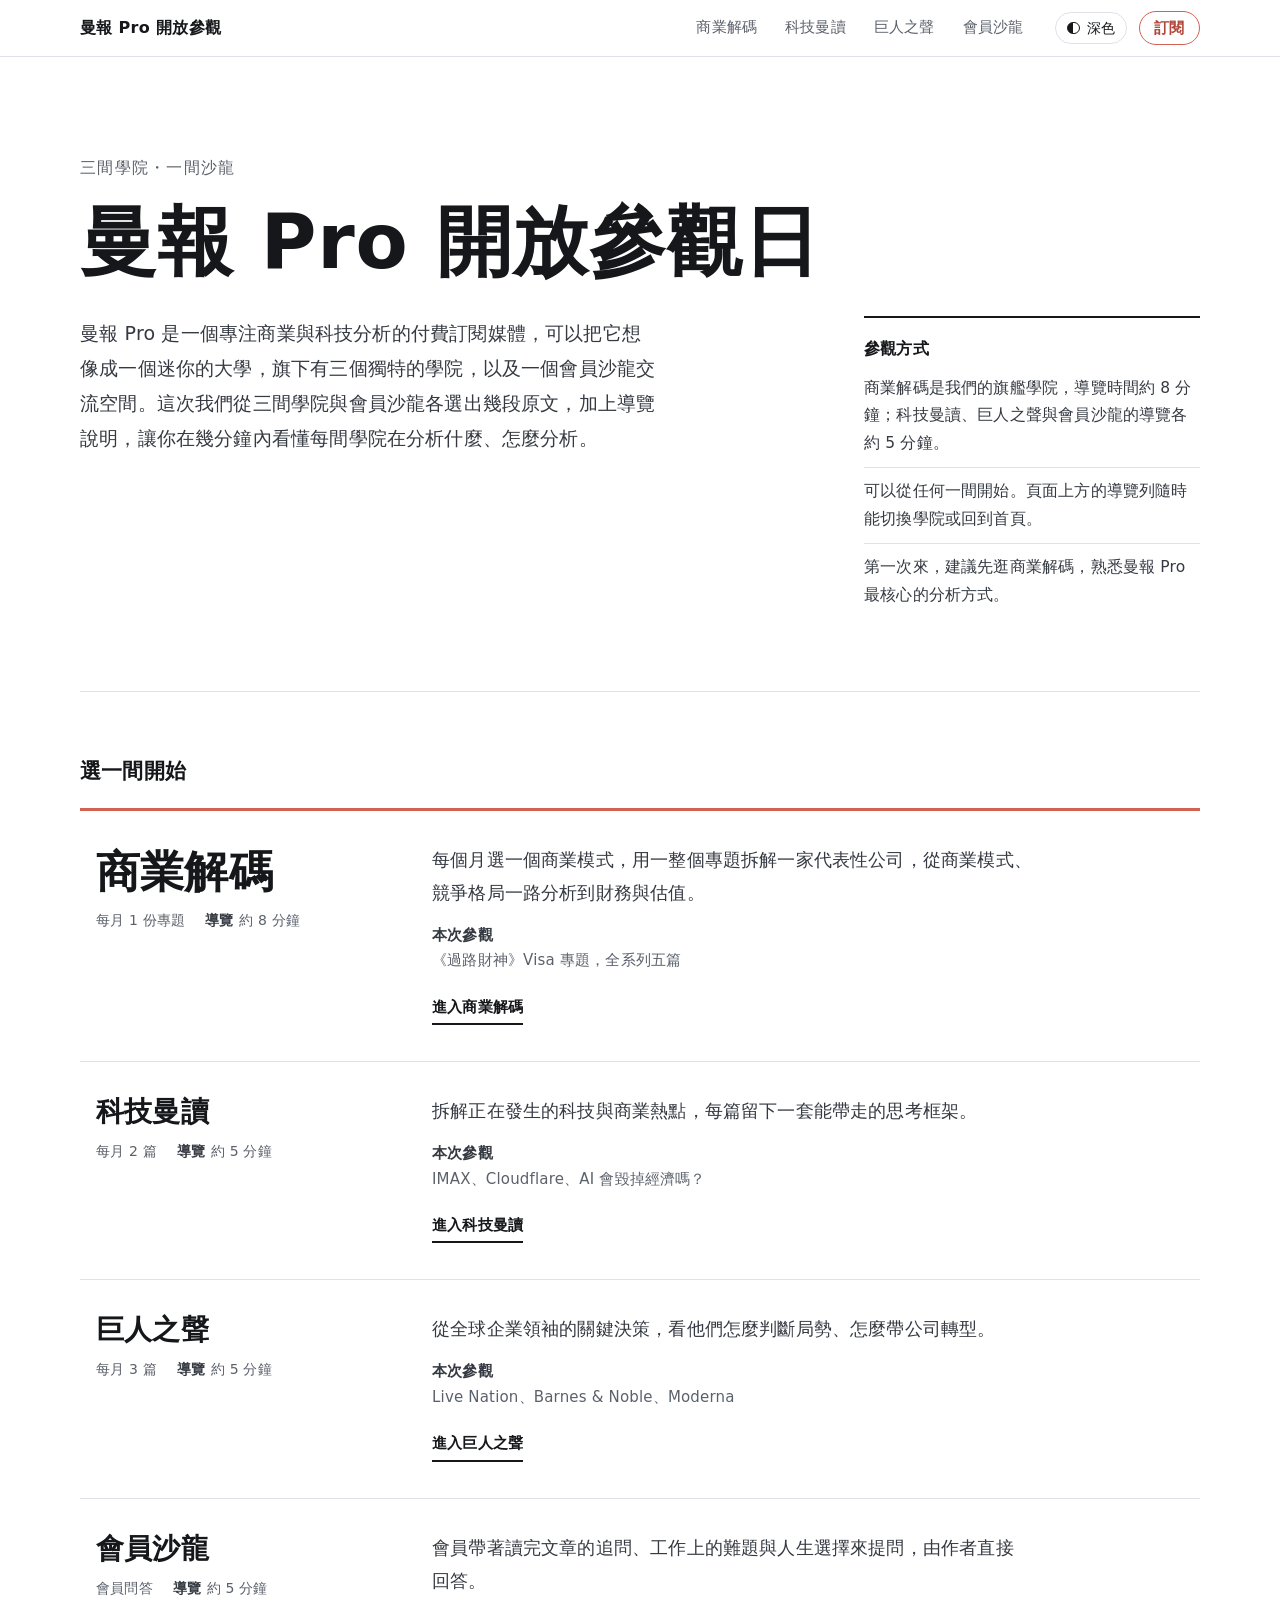
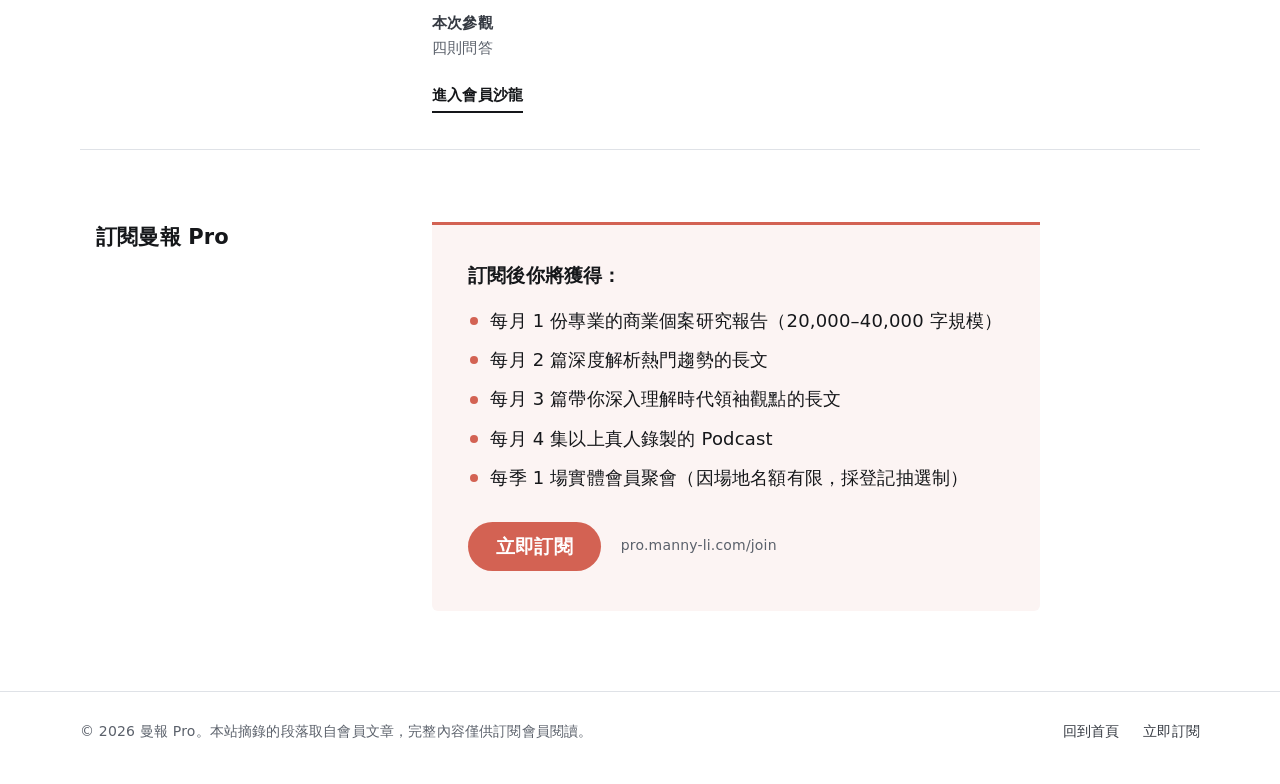
==== index.html @ b6e46d14 "Add files via upload" ====
<!doctype html>
<html lang="zh-Hant-TW">
<head>
<meta charset="utf-8">
<meta name="viewport" content="width=device-width, initial-scale=1">
<title>曼報 Pro 開放參觀</title>
<meta name="description" content="曼報 Pro 的文章只開放給付費會員。這次從三間學院與會員沙龍各選出幾段原文，加上導覽說明，讓你在幾分鐘內看懂曼報 Pro 在分析什麼、怎麼分析。">
<meta property="og:type" content="website">
<meta property="og:site_name" content="曼報 Pro 開放參觀">
<meta property="og:title" content="曼報 Pro 開放參觀">
<meta property="og:description" content="曼報 Pro 的文章只開放給付費會員。這次從三間學院與會員沙龍各選出幾段原文，加上導覽說明，讓你在幾分鐘內看懂曼報 Pro 在分析什麼、怎麼分析。">
<meta property="og:locale" content="zh_TW">
<meta name="twitter:card" content="summary">
<meta name="theme-color" content="#ffffff">
<link rel="icon" href="data:image/svg+xml,%3Csvg%20xmlns='http://www.w3.org/2000/svg'%20viewBox='0%200%2032%2032'%3E%3Crect%20width='32'%20height='32'%20rx='7'%20fill='%23d36253'/%3E%3Ccircle%20cx='16'%20cy='16'%20r='6.5'%20fill='none'%20stroke='%23fff'%20stroke-width='3.5'/%3E%3C/svg%3E">
<link rel="stylesheet" href="assets/style.css">
<script>(function(){var d=document.documentElement,t=null;try{t=localStorage.getItem('mp-theme')}catch(e){}if(t==='dark'||t==='light')d.setAttribute('data-theme',t);var k=t?t==='dark':(window.matchMedia&&matchMedia('(prefers-color-scheme: dark)').matches);var m=document.querySelector('meta[name="theme-color"]');if(m)m.setAttribute('content',k?'#14161a':'#ffffff');})();</script>
<script src="assets/site.js" defer></script>
</head>
<body>
<a class="skip-link" href="#main">跳到主要內容</a>
<header class="site-header">
<div class="header-inner">
<a class="brand" href="index.html" aria-current="page">曼報 Pro 開放參觀</a>
<nav class="nav-links" aria-label="學院"><a href="decode.html">商業解碼</a><a href="tech.html">科技曼讀</a><a href="giants.html">巨人之聲</a><a href="salon.html">會員沙龍</a></nav>
<div class="header-actions">
<button class="theme-toggle" type="button" data-label-dark="深色" data-label-light="淺色" hidden><span class="theme-icon" aria-hidden="true"></span><span class="theme-text">深色</span></button>
<a class="nav-subscribe" href="https://pro.manny-li.com/join">訂閱</a>
</div>
</div>
</header>
<main id="main">
<div class="wrap"><section class="hero" aria-labelledby="hero-title"><p class="hero-kicker">三間學院・一間沙龍</p><h1 class="hero-title" id="hero-title">曼報 Pro 開放參觀日</h1><div class="hero-grid"><p class="hero-lede">曼報 Pro 是一個專注商業與科技分析的付費訂閱媒體，可以把它想像成一個迷你的大學，旗下有三個獨特的學院，以及一個會員沙龍交流空間。這次我們從三間學院與會員沙龍各選出幾段原文，加上導覽說明，讓你在幾分鐘內看懂每間學院在分析什麼、怎麼分析。</p><section class="howto" aria-labelledby="howto-title"><h2 class="howto-title" id="howto-title">參觀方式</h2><ul><li>商業解碼是我們的旗艦學院，導覽時間約 8 分鐘；科技曼讀、巨人之聲與會員沙龍的導覽各約 5 分鐘。</li><li>可以從任何一間開始。頁面上方的導覽列隨時能切換學院或回到首頁。</li><li>第一次來，建議先逛商業解碼，熟悉曼報 Pro 最核心的分析方式。</li></ul></section></div></section><section class="directory" aria-labelledby="sec-1"><h2 class="section-title" id="sec-1">選一間開始</h2><div class="dir"><a class="dir-row is-flagship" href="decode.html"><div class="dir-head"><h3 class="dir-name">商業解碼</h3><p class="dir-facts"><span>每月 1 份專題</span><span><span class="k">導覽</span>約 8 分鐘</span></p></div><div class="dir-body"><p class="dir-desc">每個月選一個商業模式，用一整個專題拆解一家代表性公司，從商業模式、競爭格局一路分析到財務與估值。</p><p class="dir-visit"><span class="k">本次參觀</span>《過路財神》Visa 專題，全系列五篇</p><span class="dir-go">進入商業解碼</span></div></a><a class="dir-row" href="tech.html"><div class="dir-head"><h3 class="dir-name">科技曼讀</h3><p class="dir-facts"><span>每月 2 篇</span><span><span class="k">導覽</span>約 5 分鐘</span></p></div><div class="dir-body"><p class="dir-desc">拆解正在發生的科技與商業熱點，每篇留下一套能帶走的思考框架。</p><p class="dir-visit"><span class="k">本次參觀</span>IMAX、Cloudflare、AI 會毀掉經濟嗎？</p><span class="dir-go">進入科技曼讀</span></div></a><a class="dir-row" href="giants.html"><div class="dir-head"><h3 class="dir-name">巨人之聲</h3><p class="dir-facts"><span>每月 3 篇</span><span><span class="k">導覽</span>約 5 分鐘</span></p></div><div class="dir-body"><p class="dir-desc">從全球企業領袖的關鍵決策，看他們怎麼判斷局勢、怎麼帶公司轉型。</p><p class="dir-visit"><span class="k">本次參觀</span>Live Nation、Barnes &amp; Noble、Moderna</p><span class="dir-go">進入巨人之聲</span></div></a><a class="dir-row" href="salon.html"><div class="dir-head"><h3 class="dir-name">會員沙龍</h3><p class="dir-facts"><span>會員問答</span><span><span class="k">導覽</span>約 5 分鐘</span></p></div><div class="dir-body"><p class="dir-desc">會員帶著讀完文章的追問、工作上的難題與人生選擇來提問，由作者直接回答。</p><p class="dir-visit"><span class="k">本次參觀</span>四則問答</p><span class="dir-go">進入會員沙龍</span></div></a></div></section><section class="section" aria-labelledby="sec-2"><div class="sub-grid"><h2 class="section-title" id="sec-2">訂閱曼報 Pro</h2><div><section class="cta" aria-label="訂閱方案"><h3 class="cta-title">訂閱後你將獲得：</h3><ul class="cta-list"><li>每月 1 份專業的商業個案研究報告（20,000–40,000 字規模）</li><li>每月 2 篇深度解析熱門趨勢的長文</li><li>每月 3 篇帶你深入理解時代領袖觀點的長文</li><li>每月 4 集以上真人錄製的 Podcast</li><li>每季 1 場實體會員聚會（因場地名額有限，採登記抽選制）</li></ul><div class="cta-action"><a class="btn-primary" href="https://pro.manny-li.com/join">立即訂閱</a><a class="cta-url" href="https://pro.manny-li.com/join">pro.manny-li.com/join</a></div></section></div></div></section></div>
</main>
<footer class="site-footer">
<div class="footer-inner">
<p>© 2026 曼報 Pro。本站摘錄的段落取自會員文章，完整內容僅供訂閱會員閱讀。</p>
<nav class="footer-links" aria-label="頁尾"><a href="index.html">回到首頁</a><a href="https://pro.manny-li.com/join">立即訂閱</a></nav>
</div>
</footer>
</body>
</html>
---- assets/style.css ----
/* 曼報 Pro 開放參觀｜共用樣式
   不載入任何字型或圖片；所有顏色集中在下方變數。 */

:root {
  --bg: #ffffff;
  --surface: #f4f5f7;
  --surface-2: #e9ecf0;
  --ink: #15171a;
  --ink-2: #353a42;
  --muted: #5b616b;
  --rule: #dfe2e7;
  --rail: #c9ced6;
  --bar-strong: #4a505a;
  --bar-soft: #c9ced6;
  --brand: #d36253;
  --brand-text: #b0463a;
  --on-brand: #ffffff;
  --brand-wash: rgba(211, 98, 83, 0.07);
  --focus: #15171a;

  --font: system-ui, -apple-system, "Segoe UI", "PingFang TC", "Noto Sans TC", "Noto Sans CJK TC", "Microsoft JhengHei", "Heiti TC", sans-serif;
  --measure: 40rem;
  --wide: 72rem;
  --gutter: 1rem;
  --header-h: 3.5rem;
  color-scheme: light;
}

@media (prefers-color-scheme: dark) {
  :root:not([data-theme="light"]) {
    --bg: #14161a;
    --surface: #1b1e23;
    --surface-2: #252930;
    --ink: #e8eaed;
    --ink-2: #c6cad1;
    --muted: #9aa1ab;
    --rule: #2e333b;
    --rail: #434952;
    --bar-strong: #aab0ba;
    --bar-soft: #454b55;
    --brand-text: #e3806f;
    --brand-wash: rgba(211, 98, 83, 0.12);
    --focus: #e8eaed;
    color-scheme: dark;
  }
}

:root[data-theme="dark"] {
  --bg: #14161a;
  --surface: #1b1e23;
  --surface-2: #252930;
  --ink: #e8eaed;
  --ink-2: #c6cad1;
  --muted: #9aa1ab;
  --rule: #2e333b;
  --rail: #434952;
  --bar-strong: #aab0ba;
  --bar-soft: #454b55;
  --brand-text: #e3806f;
  --brand-wash: rgba(211, 98, 83, 0.12);
  --focus: #e8eaed;
  color-scheme: dark;
}

/* ---------- 基礎 ---------- */

*,
*::before,
*::after { box-sizing: border-box; }

html {
  -webkit-text-size-adjust: 100%;
  text-size-adjust: 100%;
  scroll-padding-top: 7rem;
}

body {
  margin: 0;
  background: var(--bg);
  color: var(--ink);
  font-family: var(--font);
  font-size: 1.0625rem;
  line-height: 1.85;
  letter-spacing: 0.01em;
  font-kerning: normal;
  text-rendering: optimizeLegibility;
  overflow-wrap: break-word;
}

@media (min-width: 45rem) {
  body { font-size: 1.125rem; }
}

h1, h2, h3, p, ul, ol, dl, dd, figure, blockquote { margin: 0; }
ul, ol { padding: 0; list-style: none; }

a { color: inherit; }
p a, li a, dd a, blockquote a {
  text-decoration: underline;
  text-decoration-color: var(--rail);
  text-decoration-thickness: 1px;
  text-underline-offset: 0.2em;
}
p a:hover, li a:hover, dd a:hover, blockquote a:hover { text-decoration-color: var(--brand); }

strong { font-weight: 700; }

p { text-wrap: pretty; }

.hero-title, .page-title, .stop-title, .section-title, .dir-name, .next-name { text-wrap: balance; word-break: keep-all; overflow-wrap: anywhere; }

:focus-visible {
  outline: 2px solid var(--focus);
  outline-offset: 3px;
  border-radius: 2px;
}

.skip-link {
  position: absolute;
  left: var(--gutter);
  top: -3rem;
  padding: 0.5rem 0.875rem;
  background: var(--ink);
  color: var(--bg);
  font-size: 0.9375rem;
  z-index: 20;
}
.skip-link:focus { top: 0.5rem; }

.num { font-variant-numeric: tabular-nums; }

/* ---------- 導覽列 ---------- */

.site-header {
  position: sticky;
  top: 0;
  z-index: 10;
  background: var(--bg);
  border-bottom: 1px solid var(--rule);
}

.header-inner {
  max-width: var(--wide);
  margin: 0 auto;
  padding: 0 var(--gutter);
  min-height: var(--header-h);
  display: flex;
  align-items: center;
  gap: 2rem;
}

.brand {
  font-weight: 700;
  font-size: 1rem;
  text-decoration: none;
  white-space: nowrap;
  letter-spacing: 0.02em;
}

.nav-links {
  display: flex;
  gap: 1.75rem;
  margin-left: auto;
}

.nav-links a {
  display: block;
  padding: 0.25rem 0;
  font-size: 0.9375rem;
  line-height: 1.6;
  text-decoration: none;
  color: var(--muted);
  border-bottom: 2px solid transparent;
  white-space: nowrap;
}
.nav-links a:hover { color: var(--ink); }
.nav-links a[aria-current="page"] {
  color: var(--ink);
  font-weight: 700;
  border-bottom-color: var(--brand);
}

.header-actions {
  display: flex;
  align-items: center;
  gap: 0.75rem;
}

.theme-toggle {
  display: inline-flex;
  align-items: center;
  gap: 0.4rem;
  padding: 0.3rem 0.7rem;
  font: inherit;
  font-size: 0.875rem;
  line-height: 1.5;
  color: var(--ink);
  background: transparent;
  border: 1px solid var(--rule);
  border-radius: 999px;
  cursor: pointer;
  white-space: nowrap;
}
.theme-toggle:hover { border-color: var(--ink); }
.theme-toggle[hidden] { display: none; }

.theme-icon {
  width: 0.8rem;
  height: 0.8rem;
  border-radius: 50%;
  border: 1.5px solid currentColor;
  background: linear-gradient(90deg, currentColor 50%, transparent 50%);
}

.nav-subscribe {
  display: inline-block;
  padding: 0.3rem 0.9rem;
  font-size: 0.9375rem;
  font-weight: 700;
  line-height: 1.5;
  text-decoration: none;
  white-space: nowrap;
  color: var(--brand-text);
  border: 1.5px solid var(--brand);
  border-radius: 999px;
}
.nav-subscribe:hover { background: var(--brand-wash); }

@media (max-width: 47.99rem) {
  .header-inner {
    flex-wrap: wrap;
    gap: 0 0.75rem;
    padding-top: 0.5rem;
  }
  .brand { order: 1; font-size: 0.9375rem; }
  .header-actions { order: 2; margin-left: auto; gap: 0.5rem; }
  .nav-links {
    order: 3;
    flex-basis: 100%;
    margin: 0.5rem 0 0;
    justify-content: space-between;
    gap: 0;
    border-top: 1px solid var(--rule);
  }
  .nav-links a { padding: 0.45rem 0; }
}

/* ---------- 版面 ---------- */

main { display: block; }

.wrap {
  max-width: var(--wide);
  margin: 0 auto;
  padding: 0 var(--gutter);
}

.col {
  max-width: var(--measure);
  margin: 0 auto;
}

.section { margin-top: 4.5rem; }

.section-title {
  font-size: 1.3125rem;
  line-height: 1.5;
  font-weight: 700;
  margin-bottom: 1.25rem;
}

.prose > * + * { margin-top: 1.15em; }

.prose > ol {
  counter-reset: item;
}
.prose > ol > li {
  counter-increment: item;
  position: relative;
  padding-left: 2.25rem;
}
.prose > ol > li + li { margin-top: 0.85rem; }
.prose > ol > li::before {
  content: counter(item);
  position: absolute;
  left: 0;
  top: 0.05em;
  width: 1.5rem;
  font-weight: 700;
  font-variant-numeric: tabular-nums;
  color: var(--muted);
}

.prose > ul > li {
  position: relative;
  padding-left: 1.25rem;
}
.prose > ul > li + li { margin-top: 0.5rem; }
.prose > ul > li::before {
  content: "";
  position: absolute;
  left: 0.15rem;
  top: 0.8em;
  width: 0.375rem;
  height: 0.375rem;
  border-radius: 50%;
  background: var(--muted);
}

/* ---------- 首頁 ---------- */

.hero {
  padding: 4.5rem 0 3.5rem;
  border-bottom: 1px solid var(--rule);
}

.hero-kicker {
  font-size: 1rem;
  color: var(--muted);
  margin-bottom: 1rem;
  letter-spacing: 0.08em;
}

.hero-title {
  word-break: keep-all;
  font-size: clamp(2.5rem, 8vw, 4.75rem);
  line-height: 1.12;
  font-weight: 700;
  letter-spacing: 0.01em;
}

.hero-grid {
  display: grid;
  gap: 2.5rem;
  margin-top: 2rem;
}

.hero-lede {
  font-size: 1.1875rem;
  line-height: 1.85;
  color: var(--ink-2);
  max-width: 36rem;
}

.howto {
  border-top: 2px solid var(--ink);
  padding-top: 1rem;
}
.howto-title {
  font-size: 1rem;
  font-weight: 700;
  margin-bottom: 0.75rem;
}
.howto li {
  font-size: 0.96875rem;
  line-height: 1.75;
  color: var(--ink-2);
  padding: 0.65rem 0;
  border-top: 1px solid var(--rule);
}
.howto li:first-child { border-top: 0; padding-top: 0; }

@media (min-width: 60rem) {
  .hero { padding: 6rem 0 4.5rem; }
  .hero-grid {
    grid-template-columns: minmax(0, 1fr) 21rem;
    gap: 4rem;
    align-items: start;
  }
}

.directory { margin-top: 4rem; }

.dir-row {
  display: grid;
  gap: 0.75rem 3rem;
  padding: 2rem 0 2.25rem;
  border-top: 1px solid var(--rule);
  text-decoration: none;
  color: inherit;
}
.dir-row:last-child { border-bottom: 1px solid var(--rule); }
.dir-row:hover { background: var(--surface); }

.dir-row.is-flagship { border-top: 3px solid var(--brand); }

.dir-name {
  font-size: 1.75rem;
  line-height: 1.3;
  font-weight: 700;
}
.dir-row.is-flagship .dir-name { font-size: clamp(2rem, 5vw, 2.75rem); }

.dir-facts {
  margin-top: 0.6rem;
  display: flex;
  flex-wrap: wrap;
  gap: 0.25rem 1.25rem;
  font-size: 0.875rem;
  line-height: 1.6;
  color: var(--muted);
}
.dir-facts .k { color: var(--ink-2); font-weight: 600; margin-right: 0.35rem; }

.dir-body > * + * { margin-top: 0.85rem; }
.dir-desc { color: var(--ink-2); }
.dir-visit { font-size: 0.9375rem; line-height: 1.7; color: var(--muted); }
.dir-visit .k { display: block; font-weight: 600; color: var(--ink-2); }

.dir-go {
  display: inline-block;
  margin-top: 1.25rem;
  font-size: 0.9375rem;
  font-weight: 700;
  padding-bottom: 0.1rem;
  border-bottom: 2px solid var(--ink);
}
.dir-row:hover .dir-go { border-bottom-color: var(--brand); }

@media (min-width: 48rem) {
  .dir-row {
    grid-template-columns: 18rem minmax(0, 1fr);
    padding-left: 1rem;
    padding-right: 1rem;
  }
  .dir-body { max-width: 38rem; }
}

/* ---------- 學院頁頁首 ---------- */

.page-head {
  padding: 3.5rem 0 2.5rem;
  border-bottom: 1px solid var(--rule);
}

.page-title {
  font-size: clamp(2.25rem, 6vw, 3.25rem);
  line-height: 1.2;
  font-weight: 700;
}

.page-lede {
  margin-top: 1rem;
  font-size: 1.1875rem;
  line-height: 1.8;
  color: var(--ink-2);
}

.meta {
  display: grid;
  gap: 0.85rem 2rem;
  margin-top: 2rem;
  font-size: 0.9375rem;
  line-height: 1.7;
}
.meta dt { font-size: 0.8125rem; color: var(--muted); }
.meta dd { color: var(--ink); }

@media (min-width: 48rem) {
  .meta { grid-template-columns: minmax(0, 1fr) auto auto; }
  .meta.meta-2 { grid-template-columns: minmax(0, 1fr) auto; }
}

/* ---------- 導覽路線 ---------- */

.route {
  margin-top: 2.25rem;
  padding: 1.5rem 1.5rem 1.25rem;
  background: var(--surface);
  border-radius: 6px;
}

.route-title {
  font-size: 0.9375rem;
  font-weight: 700;
  margin-bottom: 0.75rem;
}

.route ol { position: relative; }

.route li { position: relative; padding-left: 1.75rem; }

.route li::before {
  content: "";
  position: absolute;
  left: 0.3125rem;
  top: 1.2rem;
  bottom: -1.2rem;
  width: 2px;
  background: var(--rail);
}
.route li:last-child::before { display: none; }

.route a {
  display: grid;
  grid-template-columns: 4rem minmax(0, 1fr);
  gap: 0.75rem;
  padding: 0.45rem 0;
  font-size: 0.96875rem;
  line-height: 1.6;
  text-decoration: none;
}
.route a::before {
  content: "";
  position: absolute;
  left: 0;
  top: 0.82rem;
  width: 0.75rem;
  height: 0.75rem;
  border-radius: 50%;
  background: var(--surface);
  border: 2px solid var(--brand);
}
.route li:last-child a::before { background: var(--brand); }
.route a:hover .route-name {
  text-decoration: underline;
  text-decoration-color: var(--brand);
  text-underline-offset: 0.2em;
}

.route-label { color: var(--muted); white-space: nowrap; }
.route-name { color: var(--ink); }

/* ---------- 名詞速查 ---------- */

.glossary {
  margin-top: 1rem;
  border: 1px solid var(--rule);
  border-radius: 6px;
}
.glossary summary {
  cursor: pointer;
  padding: 0.75rem 1.25rem;
  font-size: 0.9375rem;
  font-weight: 700;
  list-style-position: inside;
}
.glossary[open] summary { border-bottom: 1px solid var(--rule); }
.glossary dl {
  padding: 0.5rem 1.25rem 1rem;
  font-size: 0.9375rem;
  line-height: 1.75;
}
.glossary dt { font-weight: 700; margin-top: 0.75rem; }
.glossary dd { color: var(--ink-2); }

/* ---------- 各站與路線軌道 ---------- */

.stops { margin-top: 1rem; }

.stop {
  position: relative;
  padding: 3.5rem 0 0.5rem;
}

.stop-head { margin-bottom: 1.5rem; }

.stop-label {
  display: block;
  position: relative;
  font-size: 0.9375rem;
  font-weight: 700;
  color: var(--muted);
  line-height: 1.5;
  padding-left: 1.25rem;
}
.stop-label::before {
  content: "";
  position: absolute;
  left: 0;
  top: 0.4rem;
  width: 0.75rem;
  height: 0.75rem;
  border-radius: 50%;
  background: var(--bg);
  border: 2px solid var(--brand);
}
.stop:last-child .stop-label::before { background: var(--brand); }

.stop-title {
  display: block;
  margin-top: 0.4rem;
  font-size: clamp(1.25rem, 3.2vw + 0.5rem, 1.75rem);
  line-height: 1.45;
  font-weight: 700;
}

@media (min-width: 45rem) {
  .stop { padding-left: 2.5rem; }
  .stop::before {
    content: "";
    position: absolute;
    left: 0.3125rem;
    top: 4.275rem;
    bottom: -4.275rem;
    width: 2px;
    background: var(--rail);
  }
  .stop:last-child::before { display: none; }
  .stop-label { padding-left: 0; }
  .stop-label::before { left: -2.5rem; }
}

@media (min-width: 64rem) {
  .stop { padding-left: 0; }
  .stop::before { left: -3.1875rem; }
  .stop-label::before { left: -3.5rem; }
}

/* ---------- 原文摘錄 ---------- */

.excerpt {
  margin: 1.75rem 0;
  padding: 1.25rem 1.5rem 1.4rem;
  background: var(--surface);
  border-left: 3px solid var(--ink);
  border-radius: 0 6px 6px 0;
}

.excerpt figcaption {
  font-size: 0.8125rem;
  font-weight: 700;
  color: var(--muted);
  margin-bottom: 0.6rem;
  letter-spacing: 0.04em;
}

.excerpt blockquote > * + * { margin-top: 1em; }

.excerpt ul > li { position: relative; padding-left: 1.1rem; }
.excerpt ul > li + li { margin-top: 0.4rem; }
.excerpt ul > li::before {
  content: "";
  position: absolute;
  left: 0;
  top: 0.8em;
  width: 0.375rem;
  height: 0.375rem;
  border-radius: 50%;
  background: var(--ink-2);
}

/* ---------- 思考題 ---------- */

.question {
  margin: 1.75rem 0;
  padding: 1.25rem 1.5rem 1.4rem;
  border: 1.5px dashed var(--muted);
  border-radius: 6px;
}
.question-label {
  font-size: 0.8125rem;
  font-weight: 700;
  color: var(--muted);
  margin-bottom: 0.5rem;
  letter-spacing: 0.04em;
}
.question-text { font-weight: 500; }

/* ---------- 會員提問 ---------- */

.ask {
  margin-bottom: 1.5rem;
  padding: 1.1rem 1.4rem 1.25rem;
  border: 1px solid var(--rule);
  border-radius: 6px;
}
.ask-label {
  font-size: 0.8125rem;
  font-weight: 700;
  color: var(--muted);
  margin-bottom: 0.4rem;
  letter-spacing: 0.04em;
}
.ask-text { font-weight: 600; line-height: 1.75; }

/* ---------- 數字拆解 ---------- */

.breakdown {
  margin: 2rem 0;
  padding: 1.5rem 1.5rem 1.6rem;
  border: 1px solid var(--rule);
  border-radius: 6px;
}

.breakdown-title {
  font-size: 1rem;
  line-height: 1.6;
  font-weight: 700;
  margin-bottom: 1.25rem;
}

.bar {
  display: flex;
  height: 1.75rem;
  border-radius: 3px;
  overflow: hidden;
  gap: 2px;
}
.bar span { display: block; min-width: 4px; }
.bar .s-soft { background: var(--bar-soft); }
.bar .s-strong { background: var(--bar-strong); }
.bar .s-brand { background: var(--brand); }

.bar-legend {
  display: flex;
  justify-content: space-between;
  gap: 1rem;
  margin-top: 0.5rem;
  font-size: 0.875rem;
  line-height: 1.6;
}
.bar-legend .v { font-weight: 700; font-variant-numeric: tabular-nums; }
.bar-legend .is-brand { color: var(--brand-text); text-align: right; }

.zoom {
  margin-top: 1.5rem;
  padding-top: 1.25rem;
  border-top: 1px solid var(--rule);
}
.zoom-title {
  font-size: 0.9375rem;
  font-weight: 700;
  color: var(--brand-text);
  margin-bottom: 0.75rem;
}

.legend {
  display: grid;
  gap: 0.35rem;
  margin-top: 0.75rem;
  font-size: 0.875rem;
  line-height: 1.6;
}
.legend li { display: flex; align-items: baseline; gap: 0.5rem; }
.legend .sw {
  flex: none;
  width: 0.7rem;
  height: 0.7rem;
  border-radius: 2px;
  transform: translateY(0.05rem);
}
.legend .sw.s-strong { background: var(--bar-strong); }
.legend .sw.s-soft { background: var(--bar-soft); }
.legend .v { margin-left: auto; font-weight: 700; font-variant-numeric: tabular-nums; white-space: nowrap; }

.visa-note {
  margin-top: 1rem;
  padding-top: 0.75rem;
  border-top: 2px dashed var(--ink-2);
  font-size: 0.875rem;
  line-height: 1.7;
  color: var(--ink-2);
}
.visa-note .k { font-weight: 700; color: var(--ink); margin-right: 0.5rem; }

.stats {
  display: grid;
  gap: 1.5rem;
}
.stat-k { font-size: 0.875rem; font-weight: 700; color: var(--muted); }
.stat-v {
  font-size: clamp(2rem, 6vw, 2.5rem);
  line-height: 1.2;
  font-weight: 700;
  font-variant-numeric: tabular-nums;
  margin: 0.2rem 0 0.4rem;
}
.stat-v small { font-size: 0.45em; font-weight: 700; margin-left: 0.25rem; }
.stat-d { font-size: 0.875rem; line-height: 1.7; color: var(--ink-2); }

@media (min-width: 36rem) {
  .stats { grid-template-columns: 1fr 1fr; gap: 2rem; }
}

.endpoints {
  display: grid;
  gap: 1.25rem 1.5rem;
}
.endpoint {
  padding-top: 0.75rem;
  border-top: 2px solid var(--ink);
}
.endpoint-letter {
  font-size: 1.5rem;
  font-weight: 700;
  line-height: 1.2;
}
.endpoint-name { font-weight: 700; font-size: 1rem; margin-top: 0.25rem; }
.endpoint-desc { font-size: 0.875rem; line-height: 1.7; color: var(--ink-2); margin-top: 0.15rem; }

@media (min-width: 36rem) {
  .endpoints { grid-template-columns: 1fr 1fr; }
}

/* ---------- 訂閱區塊 ---------- */

.cta {
  margin: 2.5rem 0 0;
  padding: 2rem 1.5rem 2.25rem;
  background: var(--brand-wash);
  border-top: 3px solid var(--brand);
  border-radius: 0 0 6px 6px;
}

.cta-title {
  font-size: 1.1875rem;
  line-height: 1.5;
  font-weight: 700;
  margin-bottom: 1rem;
}

.cta-list li {
  position: relative;
  padding-left: 1.4rem;
  line-height: 1.7;
}
.cta-list li + li { margin-top: 0.55rem; }
.cta-list li::before {
  content: "";
  position: absolute;
  left: 0.1rem;
  top: 0.62em;
  width: 0.5rem;
  height: 0.5rem;
  border-radius: 50%;
  background: var(--brand);
}

.cta-action {
  display: flex;
  flex-wrap: wrap;
  align-items: center;
  gap: 0.75rem 1.25rem;
  margin-top: 1.75rem;
}

.btn-primary {
  display: inline-block;
  padding: 0.7rem 1.75rem;
  font-size: 1.1875rem;
  font-weight: 700;
  line-height: 1.4;
  text-decoration: none;
  color: var(--on-brand);
  background: var(--brand);
  border-radius: 999px;
}
.btn-primary:hover { background: #bf5546; }

.cta-url {
  font-size: 0.875rem;
  color: var(--muted);
  text-decoration: none;
}
.cta-url:hover { color: var(--ink); text-decoration: underline; }

@media (min-width: 45rem) {
  .cta { padding: 2.25rem 2.25rem 2.5rem; }
}

/* ---------- 下一站 ---------- */

.next { margin-top: 4.5rem; }

.next-title {
  font-size: 1rem;
  font-weight: 700;
  color: var(--muted);
  margin-bottom: 0.5rem;
}

.next a {
  display: block;
  padding: 1rem 0;
  border-top: 1px solid var(--rule);
  text-decoration: none;
}
.next li:last-child a { border-bottom: 1px solid var(--rule); }

.next-name {
  display: block;
  font-size: 1.1875rem;
  font-weight: 700;
  line-height: 1.5;
}
.next-desc {
  display: block;
  font-size: 0.9375rem;
  line-height: 1.7;
  color: var(--muted);
}
.next a:hover .next-name {
  text-decoration: underline;
  text-decoration-color: var(--brand);
  text-decoration-thickness: 2px;
  text-underline-offset: 0.2em;
}

/* ---------- 頁尾 ---------- */

.site-footer {
  margin-top: 5rem;
  border-top: 1px solid var(--rule);
}
.footer-inner {
  max-width: var(--wide);
  margin: 0 auto;
  padding: 1.75rem var(--gutter) 2.5rem;
  display: flex;
  flex-wrap: wrap;
  gap: 0.75rem 2rem;
  justify-content: space-between;
  font-size: 0.875rem;
  line-height: 1.7;
  color: var(--muted);
}
.footer-links { display: flex; gap: 1.5rem; }
.footer-links a { text-decoration: none; color: var(--ink-2); }
.footer-links a:hover { text-decoration: underline; }

@media (prefers-reduced-motion: reduce) {
  * { scroll-behavior: auto !important; }
}

@media print {
  .site-header, .theme-toggle, .next, .cta-action { display: none; }
}

.sub-grid { display: grid; gap: 0 3rem; }
.sub-grid .section-title { margin-bottom: 0; }
.sub-grid .cta { margin-top: 1.25rem; }

@media (min-width: 48rem) {
  .sub-grid {
    grid-template-columns: 18rem minmax(0, 38rem);
    padding: 0 1rem;
  }
  .sub-grid .cta { margin-top: 0; }
}
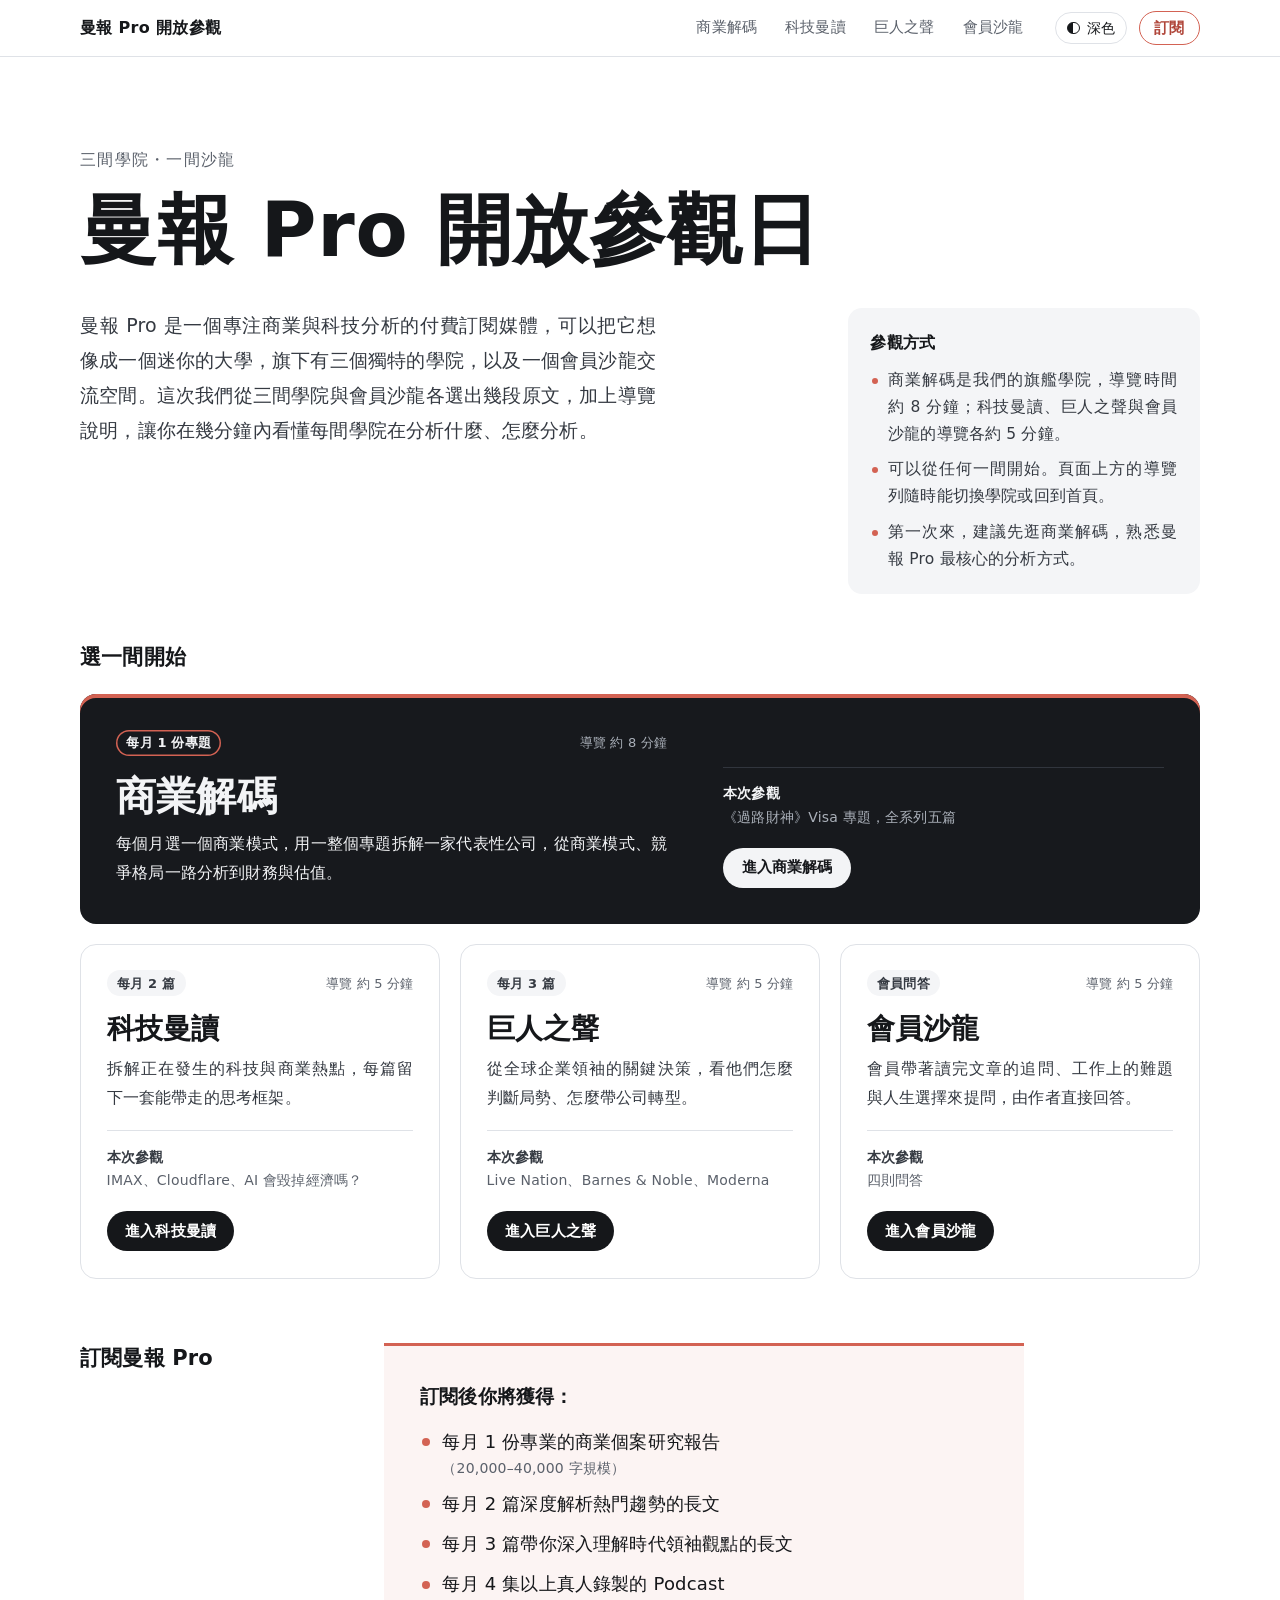
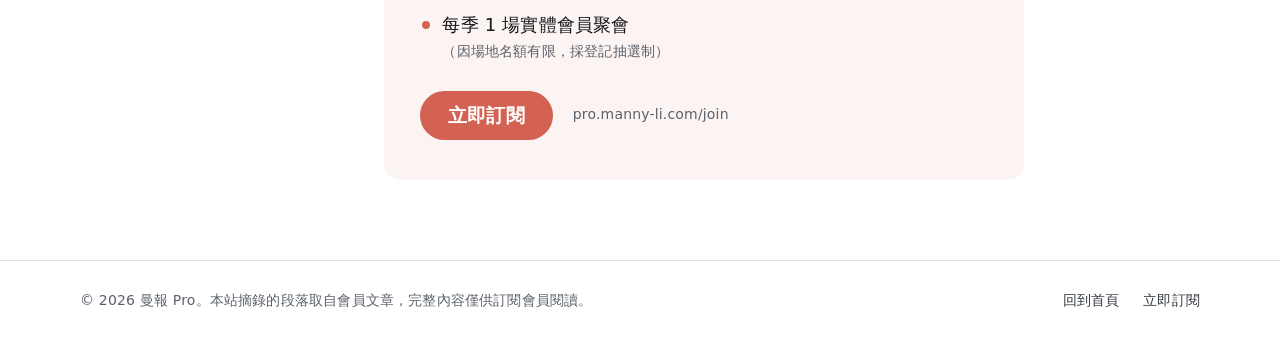
==== commit df6b0373: "Add files via upload" ====
--- a/index.html
+++ b/index.html
@@ -30,11 +30,11 @@
 </div>
 </header>
 <main id="main">
-<div class="wrap"><section class="hero" aria-labelledby="hero-title"><p class="hero-kicker">三間學院・一間沙龍</p><h1 class="hero-title" id="hero-title">曼報 Pro 開放參觀日</h1><div class="hero-grid"><p class="hero-lede">曼報 Pro 是一個專注商業與科技分析的付費訂閱媒體，可以把它想像成一個迷你的大學，旗下有三個獨特的學院，以及一個會員沙龍交流空間。這次我們從三間學院與會員沙龍各選出幾段原文，加上導覽說明，讓你在幾分鐘內看懂每間學院在分析什麼、怎麼分析。</p><section class="howto" aria-labelledby="howto-title"><h2 class="howto-title" id="howto-title">參觀方式</h2><ul><li>商業解碼是我們的旗艦學院，導覽時間約 8 分鐘；科技曼讀、巨人之聲與會員沙龍的導覽各約 5 分鐘。</li><li>可以從任何一間開始。頁面上方的導覽列隨時能切換學院或回到首頁。</li><li>第一次來，建議先逛商業解碼，熟悉曼報 Pro 最核心的分析方式。</li></ul></section></div></section><section class="directory" aria-labelledby="sec-1"><h2 class="section-title" id="sec-1">選一間開始</h2><div class="dir"><a class="dir-row is-flagship" href="decode.html"><div class="dir-head"><h3 class="dir-name">商業解碼</h3><p class="dir-facts"><span>每月 1 份專題</span><span><span class="k">導覽</span>約 8 分鐘</span></p></div><div class="dir-body"><p class="dir-desc">每個月選一個商業模式，用一整個專題拆解一家代表性公司，從商業模式、競爭格局一路分析到財務與估值。</p><p class="dir-visit"><span class="k">本次參觀</span>《過路財神》Visa 專題，全系列五篇</p><span class="dir-go">進入商業解碼</span></div></a><a class="dir-row" href="tech.html"><div class="dir-head"><h3 class="dir-name">科技曼讀</h3><p class="dir-facts"><span>每月 2 篇</span><span><span class="k">導覽</span>約 5 分鐘</span></p></div><div class="dir-body"><p class="dir-desc">拆解正在發生的科技與商業熱點，每篇留下一套能帶走的思考框架。</p><p class="dir-visit"><span class="k">本次參觀</span>IMAX、Cloudflare、AI 會毀掉經濟嗎？</p><span class="dir-go">進入科技曼讀</span></div></a><a class="dir-row" href="giants.html"><div class="dir-head"><h3 class="dir-name">巨人之聲</h3><p class="dir-facts"><span>每月 3 篇</span><span><span class="k">導覽</span>約 5 分鐘</span></p></div><div class="dir-body"><p class="dir-desc">從全球企業領袖的關鍵決策，看他們怎麼判斷局勢、怎麼帶公司轉型。</p><p class="dir-visit"><span class="k">本次參觀</span>Live Nation、Barnes &amp; Noble、Moderna</p><span class="dir-go">進入巨人之聲</span></div></a><a class="dir-row" href="salon.html"><div class="dir-head"><h3 class="dir-name">會員沙龍</h3><p class="dir-facts"><span>會員問答</span><span><span class="k">導覽</span>約 5 分鐘</span></p></div><div class="dir-body"><p class="dir-desc">會員帶著讀完文章的追問、工作上的難題與人生選擇來提問，由作者直接回答。</p><p class="dir-visit"><span class="k">本次參觀</span>四則問答</p><span class="dir-go">進入會員沙龍</span></div></a></div></section><section class="section" aria-labelledby="sec-2"><div class="sub-grid"><h2 class="section-title" id="sec-2">訂閱曼報 Pro</h2><div><section class="cta" aria-label="訂閱方案"><h3 class="cta-title">訂閱後你將獲得：</h3><ul class="cta-list"><li>每月 1 份專業的商業個案研究報告（20,000–40,000 字規模）</li><li>每月 2 篇深度解析熱門趨勢的長文</li><li>每月 3 篇帶你深入理解時代領袖觀點的長文</li><li>每月 4 集以上真人錄製的 Podcast</li><li>每季 1 場實體會員聚會（因場地名額有限，採登記抽選制）</li></ul><div class="cta-action"><a class="btn-primary" href="https://pro.manny-li.com/join">立即訂閱</a><a class="cta-url" href="https://pro.manny-li.com/join">pro.manny-li.com/join</a></div></section></div></div></section></div>
+<div class="wrap"><section class="hero" aria-labelledby="hero-title"><p class="hero-kicker">三間學院・一間沙龍</p><h1 class="hero-title" id="hero-title">曼報 Pro 開放參觀日</h1><div class="hero-grid"><p class="hero-lede">曼報 Pro 是一個專注商業與科技分析的付費訂閱媒體，可以把它想像成一個迷你的大學，旗下有三個獨特的學院，以及一個會員沙龍交流空間。這次我們從三間學院與會員沙龍各選出幾段原文，加上導覽說明，讓你在幾分鐘內看懂每間學院在分析什麼、怎麼分析。</p><section class="howto" aria-labelledby="howto-title"><h2 class="howto-title" id="howto-title">參觀方式</h2><ul><li>商業解碼是我們的旗艦學院，導覽時間約 8 分鐘；科技曼讀、巨人之聲與會員沙龍的導覽各約 5 分鐘。</li><li>可以從任何一間開始。頁面上方的導覽列隨時能切換學院或回到首頁。</li><li>第一次來，建議先逛商業解碼，熟悉曼報 Pro 最核心的分析方式。</li></ul></section></div></section><section class="directory" aria-labelledby="sec-1"><h2 class="section-title" id="sec-1">選一間開始</h2><div class="cards"><a class="card card-flagship" href="decode.html"><div class="card-main"><p class="card-top"><span class="chip">每月 1 份專題</span><span class="card-time">導覽 約 8 分鐘</span></p><h3 class="card-name">商業解碼</h3><p class="card-desc">每個月選一個商業模式，用一整個專題拆解一家代表性公司，從商業模式、競爭格局一路分析到財務與估值。</p></div><div class="card-side"><p class="card-visit"><span class="k">本次參觀</span>《過路財神》Visa 專題，全系列五篇</p><span class="card-btn">進入商業解碼</span></div></a><a class="card" href="tech.html"><div class="card-main"><p class="card-top"><span class="chip">每月 2 篇</span><span class="card-time">導覽 約 5 分鐘</span></p><h3 class="card-name">科技曼讀</h3><p class="card-desc">拆解正在發生的科技與商業熱點，每篇留下一套能帶走的思考框架。</p></div><div class="card-side"><p class="card-visit"><span class="k">本次參觀</span>IMAX、Cloudflare、AI 會毀掉經濟嗎？</p><span class="card-btn">進入科技曼讀</span></div></a><a class="card" href="giants.html"><div class="card-main"><p class="card-top"><span class="chip">每月 3 篇</span><span class="card-time">導覽 約 5 分鐘</span></p><h3 class="card-name">巨人之聲</h3><p class="card-desc">從全球企業領袖的關鍵決策，看他們怎麼判斷局勢、怎麼帶公司轉型。</p></div><div class="card-side"><p class="card-visit"><span class="k">本次參觀</span>Live Nation、Barnes &amp; Noble、Moderna</p><span class="card-btn">進入巨人之聲</span></div></a><a class="card" href="salon.html"><div class="card-main"><p class="card-top"><span class="chip">會員問答</span><span class="card-time">導覽 約 5 分鐘</span></p><h3 class="card-name">會員沙龍</h3><p class="card-desc">會員帶著讀完文章的追問、工作上的難題與人生選擇來提問，由作者直接回答。</p></div><div class="card-side"><p class="card-visit"><span class="k">本次參觀</span>四則問答</p><span class="card-btn">進入會員沙龍</span></div></a></div></section><section class="home-sub" aria-labelledby="sec-2"><div class="sub-grid"><h2 class="section-title" id="sec-2">訂閱曼報 Pro</h2><div><section class="cta" aria-label="訂閱方案"><h3 class="cta-title">訂閱後你將獲得：</h3><ul class="cta-list"><li><span class="cta-main">每月 1 份專業的商業個案研究報告</span><span class="cta-note">（20,000–⁠40,000 字規模）</span></li><li><span class="cta-main">每月 2 篇深度解析熱門趨勢的長文</span></li><li><span class="cta-main">每月 3 篇帶你深入理解時代領袖觀點的長文</span></li><li><span class="cta-main">每月 4 集以上真人錄製的 Pod­cast</span></li><li><span class="cta-main">每季 1 場實體會員聚會</span><span class="cta-note">（因場地名額有限，採登記抽選制）</span></li></ul><div class="cta-action"><a class="btn-primary" href="https://pro.manny-li.com/join">立即訂閱</a><a class="cta-url" href="https://pro.manny-li.com/join">pro.manny-li.com/join</a></div></section></div></div></section></div>
 </main>
 <footer class="site-footer">
 <div class="footer-inner">
-<p>© 2026 曼報 Pro。本站摘錄的段落取自會員文章，完整內容僅供訂閱會員閱讀。</p>
+<p>© 2026 曼報 Pro。本站摘錄的段落取自會員文章，完整內容僅供訂閱會員閱讀。</p>
 <nav class="footer-links" aria-label="頁尾"><a href="index.html">回到首頁</a><a href="https://pro.manny-li.com/join">立即訂閱</a></nav>
 </div>
 </footer>
--- a/assets/style.css
+++ b/assets/style.css
@@ -16,13 +16,16 @@
   --brand-text: #b0463a;
   --on-brand: #ffffff;
   --brand-wash: rgba(211, 98, 83, 0.07);
+  --feature-bg: #17191d;
+  --feature-ink: #f3f4f6;
+  --feature-muted: #aab0b9;
+  --feature-rule: #31353d;
   --focus: #15171a;
 
   --font: system-ui, -apple-system, "Segoe UI", "PingFang TC", "Noto Sans TC", "Noto Sans CJK TC", "Microsoft JhengHei", "Heiti TC", sans-serif;
   --measure: 40rem;
   --wide: 72rem;
   --gutter: 1rem;
-  --header-h: 3.5rem;
   color-scheme: light;
 }
 
@@ -40,6 +43,10 @@
     --bar-soft: #454b55;
     --brand-text: #e3806f;
     --brand-wash: rgba(211, 98, 83, 0.12);
+    --feature-bg: #252a31;
+    --feature-ink: #eef0f2;
+    --feature-muted: #a9b0ba;
+    --feature-rule: #3a4049;
     --focus: #e8eaed;
     color-scheme: dark;
   }
@@ -58,6 +65,10 @@
   --bar-soft: #454b55;
   --brand-text: #e3806f;
   --brand-wash: rgba(211, 98, 83, 0.12);
+  --feature-bg: #252a31;
+  --feature-ink: #eef0f2;
+  --feature-muted: #a9b0ba;
+  --feature-rule: #3a4049;
   --focus: #e8eaed;
   color-scheme: dark;
 }
@@ -83,7 +94,6 @@
   line-height: 1.85;
   letter-spacing: 0.01em;
   font-kerning: normal;
-  text-rendering: optimizeLegibility;
   overflow-wrap: break-word;
 }
 
@@ -94,25 +104,33 @@
 h1, h2, h3, p, ul, ol, dl, dd, figure, blockquote { margin: 0; }
 ul, ol { padding: 0; list-style: none; }
 
+/* 中文內文左右對齊，行尾不留空 */
+p, li, dd { text-align: justify; }
+
+h1, h2, h3,
+.hero-title, .page-title, .stop-title, .section-title, .card-name, .next-name,
+.route-name, .toc-name {
+  text-align: left;
+  text-wrap: balance;
+  word-break: keep-all;
+  overflow-wrap: anywhere;
+}
+
 a { color: inherit; }
-p a, li a, dd a, blockquote a {
+p a, li a, dd a {
   text-decoration: underline;
   text-decoration-color: var(--rail);
   text-decoration-thickness: 1px;
   text-underline-offset: 0.2em;
 }
-p a:hover, li a:hover, dd a:hover, blockquote a:hover { text-decoration-color: var(--brand); }
+p a:hover, li a:hover, dd a:hover { text-decoration-color: var(--brand); }
 
 strong { font-weight: 700; }
-
-p { text-wrap: pretty; }
-
-.hero-title, .page-title, .stop-title, .section-title, .dir-name, .next-name { text-wrap: balance; word-break: keep-all; overflow-wrap: anywhere; }
 
 :focus-visible {
   outline: 2px solid var(--focus);
   outline-offset: 3px;
-  border-radius: 2px;
+  border-radius: 4px;
 }
 
 .skip-link {
@@ -127,8 +145,6 @@
 }
 .skip-link:focus { top: 0.5rem; }
 
-.num { font-variant-numeric: tabular-nums; }
-
 /* ---------- 導覽列 ---------- */
 
 .site-header {
@@ -143,7 +159,7 @@
   max-width: var(--wide);
   margin: 0 auto;
   padding: 0 var(--gutter);
-  min-height: var(--header-h);
+  min-height: 3.5rem;
   display: flex;
   align-items: center;
   gap: 2rem;
@@ -260,7 +276,7 @@
   margin: 0 auto;
 }
 
-.section { margin-top: 4.5rem; }
+.section { margin-top: 4rem; }
 
 .section-title {
   font-size: 1.3125rem;
@@ -270,26 +286,6 @@
 }
 
 .prose > * + * { margin-top: 1.15em; }
-
-.prose > ol {
-  counter-reset: item;
-}
-.prose > ol > li {
-  counter-increment: item;
-  position: relative;
-  padding-left: 2.25rem;
-}
-.prose > ol > li + li { margin-top: 0.85rem; }
-.prose > ol > li::before {
-  content: counter(item);
-  position: absolute;
-  left: 0;
-  top: 0.05em;
-  width: 1.5rem;
-  font-weight: 700;
-  font-variant-numeric: tabular-nums;
-  color: var(--muted);
-}
 
 .prose > ul > li {
   position: relative;
@@ -307,22 +303,19 @@
   background: var(--muted);
 }
 
-/* ---------- 首頁 ---------- */
-
-.hero {
-  padding: 4.5rem 0 3.5rem;
-  border-bottom: 1px solid var(--rule);
-}
+/* ---------- 首頁：開場 ---------- */
+
+.hero { padding: 3.25rem 0 0; }
 
 .hero-kicker {
   font-size: 1rem;
   color: var(--muted);
-  margin-bottom: 1rem;
+  margin-bottom: 0.75rem;
   letter-spacing: 0.08em;
+  text-align: left;
 }
 
 .hero-title {
-  word-break: keep-all;
   font-size: clamp(2.5rem, 8vw, 4.75rem);
   line-height: 1.12;
   font-weight: 700;
@@ -331,8 +324,8 @@
 
 .hero-grid {
   display: grid;
-  gap: 2.5rem;
-  margin-top: 2rem;
+  gap: 1.75rem;
+  margin-top: 1.75rem;
 }
 
 .hero-lede {
@@ -343,99 +336,201 @@
 }
 
 .howto {
-  border-top: 2px solid var(--ink);
-  padding-top: 1rem;
+  padding: 1.25rem 1.4rem 1.35rem;
+  background: var(--surface);
+  border-radius: 14px;
 }
 .howto-title {
   font-size: 1rem;
   font-weight: 700;
-  margin-bottom: 0.75rem;
+  margin-bottom: 0.6rem;
 }
 .howto li {
+  position: relative;
+  padding-left: 1.1rem;
   font-size: 0.96875rem;
   line-height: 1.75;
   color: var(--ink-2);
-  padding: 0.65rem 0;
-  border-top: 1px solid var(--rule);
-}
-.howto li:first-child { border-top: 0; padding-top: 0; }
+}
+.howto li + li { margin-top: 0.5rem; }
+.howto li::before {
+  content: "";
+  position: absolute;
+  left: 0.1rem;
+  top: 0.72em;
+  width: 0.375rem;
+  height: 0.375rem;
+  border-radius: 50%;
+  background: var(--brand);
+}
 
 @media (min-width: 60rem) {
-  .hero { padding: 6rem 0 4.5rem; }
+  .hero { padding-top: 5.5rem; }
   .hero-grid {
-    grid-template-columns: minmax(0, 1fr) 21rem;
+    grid-template-columns: minmax(0, 1fr) 22rem;
     gap: 4rem;
     align-items: start;
-  }
-}
-
-.directory { margin-top: 4rem; }
-
-.dir-row {
+    margin-top: 2.25rem;
+  }
+}
+
+/* ---------- 首頁：學院卡片 ---------- */
+
+.directory { margin-top: 3rem; }
+
+.cards {
   display: grid;
-  gap: 0.75rem 3rem;
-  padding: 2rem 0 2.25rem;
-  border-top: 1px solid var(--rule);
+  gap: 1rem;
+}
+
+.card {
+  display: flex;
+  flex-direction: column;
+  padding: 1.4rem 1.4rem 1.5rem;
+  background: var(--bg);
+  border: 1px solid var(--rule);
+  border-radius: 16px;
   text-decoration: none;
   color: inherit;
 }
-.dir-row:last-child { border-bottom: 1px solid var(--rule); }
-.dir-row:hover { background: var(--surface); }
-
-.dir-row.is-flagship { border-top: 3px solid var(--brand); }
-
-.dir-name {
+.card:hover { border-color: var(--ink); }
+
+.card-top {
+  display: flex;
+  justify-content: space-between;
+  align-items: center;
+  gap: 0.75rem;
+  font-size: 0.8125rem;
+  line-height: 1.5;
+  color: var(--muted);
+  text-align: left;
+}
+
+.chip {
+  display: inline-block;
+  padding: 0.2rem 0.65rem;
+  border-radius: 999px;
+  background: var(--surface);
+  color: var(--ink-2);
+  font-weight: 700;
+}
+
+.card-name {
+  margin-top: 0.9rem;
   font-size: 1.75rem;
   line-height: 1.3;
   font-weight: 700;
 }
-.dir-row.is-flagship .dir-name { font-size: clamp(2rem, 5vw, 2.75rem); }
-
-.dir-facts {
-  margin-top: 0.6rem;
-  display: flex;
-  flex-wrap: wrap;
-  gap: 0.25rem 1.25rem;
+
+.card-desc {
+  margin-top: 0.5rem;
+  font-size: 1rem;
+  line-height: 1.8;
+  color: var(--ink-2);
+}
+
+.card-side {
+  margin-top: auto;
+  padding-top: 1.1rem;
+}
+
+.card-visit {
+  padding-top: 0.9rem;
+  border-top: 1px solid var(--rule);
   font-size: 0.875rem;
-  line-height: 1.6;
+  line-height: 1.7;
   color: var(--muted);
 }
-.dir-facts .k { color: var(--ink-2); font-weight: 600; margin-right: 0.35rem; }
-
-.dir-body > * + * { margin-top: 0.85rem; }
-.dir-desc { color: var(--ink-2); }
-.dir-visit { font-size: 0.9375rem; line-height: 1.7; color: var(--muted); }
-.dir-visit .k { display: block; font-weight: 600; color: var(--ink-2); }
-
-.dir-go {
+.card-visit .k {
+  display: block;
+  font-weight: 700;
+  color: var(--ink-2);
+}
+
+.card-btn {
   display: inline-block;
-  margin-top: 1.25rem;
+  margin-top: 1.1rem;
+  padding: 0.55rem 1.15rem;
   font-size: 0.9375rem;
   font-weight: 700;
-  padding-bottom: 0.1rem;
-  border-bottom: 2px solid var(--ink);
-}
-.dir-row:hover .dir-go { border-bottom-color: var(--brand); }
+  line-height: 1.5;
+  border-radius: 999px;
+  background: var(--ink);
+  color: var(--bg);
+}
+
+.card-flagship {
+  background: var(--feature-bg);
+  color: var(--feature-ink);
+  border: 0;
+  box-shadow: inset 0 4px 0 var(--brand);
+  padding-top: 1.75rem;
+}
+.card-flagship:hover { box-shadow: inset 0 4px 0 var(--brand), 0 0 0 2px var(--brand); }
+.card-flagship .chip {
+  background: transparent;
+  color: var(--feature-ink);
+  box-shadow: inset 0 0 0 1.5px var(--brand);
+}
+.card-flagship .card-top,
+.card-flagship .card-visit { color: var(--feature-muted); }
+.card-flagship .card-desc,
+.card-flagship .card-visit .k { color: var(--feature-ink); }
+.card-flagship .card-visit { border-top-color: var(--feature-rule); }
+.card-flagship .card-name { font-size: clamp(2rem, 6vw, 2.5rem); }
+.card-flagship .card-btn {
+  background: var(--feature-ink);
+  color: var(--feature-bg);
+}
 
 @media (min-width: 48rem) {
-  .dir-row {
-    grid-template-columns: 18rem minmax(0, 1fr);
-    padding-left: 1rem;
-    padding-right: 1rem;
-  }
-  .dir-body { max-width: 38rem; }
+  .cards { grid-template-columns: repeat(2, minmax(0, 1fr)); gap: 1.25rem; }
+  .card-flagship { grid-column: 1 / -1; }
+}
+
+@media (min-width: 64rem) {
+  .cards { grid-template-columns: repeat(3, minmax(0, 1fr)); }
+  .card { padding: 1.6rem 1.6rem 1.7rem; }
+  .card-flagship {
+    display: grid;
+    grid-template-columns: minmax(0, 1.25fr) minmax(0, 1fr);
+    column-gap: 3.5rem;
+    padding: 2.25rem 2.25rem 2.25rem;
+  }
+  .card-flagship .card-side {
+    margin-top: 0;
+    padding-top: 0;
+    align-self: end;
+  }
+}
+
+/* ---------- 首頁：訂閱 ---------- */
+
+.home-sub { margin-top: 4rem; }
+.sub-grid { display: grid; gap: 0 3rem; }
+.sub-grid .section-title { margin-bottom: 0; }
+.sub-grid .cta { margin-top: 1.25rem; }
+
+@media (min-width: 64rem) {
+  .sub-grid { grid-template-columns: 16rem minmax(0, 40rem); }
+  .sub-grid .cta { margin-top: 0; }
+}
+
+@media (min-width: 48rem) and (max-width: 63.99rem) {
+  .sub-grid > div { max-width: 40rem; }
+  .cards > .card:last-child:nth-child(even) { grid-column: 1 / -1; }
 }
 
 /* ---------- 學院頁頁首 ---------- */
 
 .page-head {
-  padding: 3.5rem 0 2.5rem;
-  border-bottom: 1px solid var(--rule);
+  background: var(--surface);
+  padding: 3rem 0 2.25rem;
 }
 
 .page-title {
-  font-size: clamp(2.25rem, 6vw, 3.25rem);
-  line-height: 1.2;
+  font-size: clamp(2.5rem, 9vw, 3.75rem);
+  line-height: 1.15;
   font-weight: 700;
 }
 
@@ -448,37 +543,54 @@
 
 .meta {
   display: grid;
-  gap: 0.85rem 2rem;
-  margin-top: 2rem;
+  grid-template-columns: minmax(0, 1fr) auto;
+  column-gap: 1rem;
+  margin-top: 1.75rem;
+  border-top: 1px solid var(--rule);
   font-size: 0.9375rem;
-  line-height: 1.7;
-}
+  line-height: 1.65;
+}
+.meta > div { padding-top: 0.8rem; }
+.meta > div:first-child { grid-column: 1 / -1; }
+.meta-3 > div:first-child { padding-bottom: 0.8rem; border-bottom: 1px solid var(--rule); }
+.meta-3 > div:last-child { padding-left: 1rem; border-left: 1px solid var(--rule); }
 .meta dt { font-size: 0.8125rem; color: var(--muted); }
-.meta dd { color: var(--ink); }
+.meta dd { color: var(--ink); text-align: left; }
+.meta-item { display: block; }
 
 @media (min-width: 48rem) {
-  .meta { grid-template-columns: minmax(0, 1fr) auto auto; }
-  .meta.meta-2 { grid-template-columns: minmax(0, 1fr) auto; }
+  .page-head { padding: 4rem 0 2.75rem; }
+  .meta { display: flex; padding-top: 0.9rem; }
+  .meta > div { padding: 0; }
+  .meta-3 > div:first-child { padding-bottom: 0; border-bottom: 0; }
+  .meta > div:first-child { flex: 1 1 auto; min-width: 0; }
+  .meta > div:not(:first-child) {
+    flex: none;
+    margin-left: 1.5rem;
+    padding-left: 1.5rem;
+    border-left: 1px solid var(--rule);
+  }
 }
 
 /* ---------- 導覽路線 ---------- */
 
 .route {
-  margin-top: 2.25rem;
-  padding: 1.5rem 1.5rem 1.25rem;
+  padding: 1.4rem 1.4rem 1.2rem;
   background: var(--surface);
-  border-radius: 6px;
+  border-radius: 14px;
 }
 
 .route-title {
   font-size: 0.9375rem;
   font-weight: 700;
-  margin-bottom: 0.75rem;
-}
-
-.route ol { position: relative; }
-
-.route li { position: relative; padding-left: 1.75rem; }
+  margin-bottom: 0.6rem;
+  text-align: left;
+}
+
+.route li {
+  position: relative;
+  padding-left: 1.75rem;
+}
 
 .route li::before {
   content: "";
@@ -493,8 +605,8 @@
 
 .route a {
   display: grid;
-  grid-template-columns: 4rem minmax(0, 1fr);
-  gap: 0.75rem;
+  grid-template-columns: 3.75rem minmax(0, 1fr);
+  gap: 0.6rem;
   padding: 0.45rem 0;
   font-size: 0.96875rem;
   line-height: 1.6;
@@ -521,23 +633,29 @@
 .route-label { color: var(--muted); white-space: nowrap; }
 .route-name { color: var(--ink); }
 
+@media (max-width: 47.99rem) {
+  .route a { grid-template-columns: minmax(0, 1fr); gap: 0; padding: 0.4rem 0 0.5rem; }
+  .route a::before { top: 0.62rem; }
+  .route-label { font-size: 0.8125rem; line-height: 1.5; }
+  .route li::before { top: 1.05rem; bottom: -0.95rem; }
+}
+
 /* ---------- 名詞速查 ---------- */
 
 .glossary {
-  margin-top: 1rem;
   border: 1px solid var(--rule);
-  border-radius: 6px;
-}
+  border-radius: 12px;
+}
+.prose > .glossary { margin-top: 0.75rem; }
 .glossary summary {
   cursor: pointer;
   padding: 0.75rem 1.25rem;
   font-size: 0.9375rem;
   font-weight: 700;
-  list-style-position: inside;
 }
 .glossary[open] summary { border-bottom: 1px solid var(--rule); }
 .glossary dl {
-  padding: 0.5rem 1.25rem 1rem;
+  padding: 0.25rem 1.25rem 1rem;
   font-size: 0.9375rem;
   line-height: 1.75;
 }
@@ -546,14 +664,17 @@
 
 /* ---------- 各站與路線軌道 ---------- */
 
-.stops { margin-top: 1rem; }
+.stops {
+  position: relative;
+  margin-top: 1rem;
+}
 
 .stop {
   position: relative;
   padding: 3.5rem 0 0.5rem;
 }
 
-.stop-head { margin-bottom: 1.5rem; }
+.stop-head { margin-bottom: 1.25rem; }
 
 .stop-label {
   display: block;
@@ -575,7 +696,7 @@
   background: var(--bg);
   border: 2px solid var(--brand);
 }
-.stop:last-child .stop-label::before { background: var(--brand); }
+.stop:last-of-type .stop-label::before { background: var(--brand); }
 
 .stop-title {
   display: block;
@@ -596,7 +717,7 @@
     width: 2px;
     background: var(--rail);
   }
-  .stop:last-child::before { display: none; }
+  .stop:last-of-type::before { display: none; }
   .stop-label { padding-left: 0; }
   .stop-label::before { left: -2.5rem; }
 }
@@ -607,21 +728,65 @@
   .stop-label::before { left: -3.5rem; }
 }
 
+/* 桌機寬螢幕：右側固定的站點目錄 */
+.toc { display: none; }
+
+@media (min-width: 80rem) {
+  .toc {
+    display: block;
+    position: absolute;
+    top: 0;
+    bottom: 0;
+    left: calc(100% + 3.5rem);
+    width: 13.5rem;
+  }
+  .toc-inner {
+    position: sticky;
+    top: 6rem;
+    padding-top: 3.5rem;
+  }
+  .toc-title {
+    font-size: 0.8125rem;
+    font-weight: 700;
+    color: var(--muted);
+    margin-bottom: 0.5rem;
+    text-align: left;
+  }
+  .toc ol { border-left: 2px solid var(--rule); }
+  .toc a {
+    display: block;
+    margin-left: -2px;
+    padding: 0.4rem 0 0.4rem 0.9rem;
+    border-left: 2px solid transparent;
+    text-decoration: none;
+    font-size: 0.875rem;
+    line-height: 1.55;
+  }
+  .toc-label { display: block; font-size: 0.75rem; color: var(--muted); }
+  .toc-name { display: block; color: var(--muted); }
+  .toc a:hover .toc-name { color: var(--ink); }
+  .toc a[aria-current="step"] { border-left-color: var(--brand); }
+  .toc a[aria-current="step"] .toc-name { color: var(--ink); font-weight: 700; }
+}
+
 /* ---------- 原文摘錄 ---------- */
 
 .excerpt {
   margin: 1.75rem 0;
-  padding: 1.25rem 1.5rem 1.4rem;
+  padding: 1.1rem 1.1rem 1.25rem;
   background: var(--surface);
   border-left: 3px solid var(--ink);
-  border-radius: 0 6px 6px 0;
+  border-radius: 0 10px 10px 0;
 }
 
 .excerpt figcaption {
+  display: flex;
+  align-items: center;
+  gap: 0.5rem;
   font-size: 0.8125rem;
   font-weight: 700;
   color: var(--muted);
-  margin-bottom: 0.6rem;
+  margin-bottom: 0.55rem;
   letter-spacing: 0.04em;
 }
 
@@ -640,47 +805,165 @@
   background: var(--ink-2);
 }
 
+@media (min-width: 45rem) {
+  .excerpt { padding: 1.35rem 1.6rem 1.5rem; }
+}
+
+/* 短摘錄：放大成引言 */
+.excerpt.is-pull {
+  background: transparent;
+  border-left: 4px solid var(--brand);
+  border-radius: 0;
+  padding: 0.15rem 0 0.25rem 1.15rem;
+  margin: 2.25rem 0;
+}
+.excerpt.is-pull blockquote {
+  font-size: 1.25rem;
+  line-height: 1.7;
+  font-weight: 700;
+  color: var(--ink);
+}
+
+@media (min-width: 45rem) {
+  .excerpt.is-pull { padding-left: 1.5rem; }
+  .excerpt.is-pull blockquote { font-size: 1.4375rem; }
+}
+
+/* 回答者頭像 */
+.avatar {
+  display: inline-grid;
+  place-items: center;
+  flex: none;
+  width: 1.6rem;
+  height: 1.6rem;
+  border-radius: 50%;
+  background: var(--ink);
+  color: var(--bg);
+  font-size: 0.8125rem;
+  font-weight: 700;
+  letter-spacing: 0;
+  line-height: 1;
+}
+
+.avatar-q {
+  background: transparent;
+  color: var(--brand-text);
+  box-shadow: inset 0 0 0 1.5px var(--brand);
+}
+
 /* ---------- 思考題 ---------- */
 
 .question {
   margin: 1.75rem 0;
-  padding: 1.25rem 1.5rem 1.4rem;
+  padding: 1.1rem 1.1rem 1.25rem;
   border: 1.5px dashed var(--muted);
-  border-radius: 6px;
+  border-radius: 12px;
 }
 .question-label {
+  display: flex;
+  align-items: center;
+  gap: 0.5rem;
+  font-size: 0.8125rem;
+  font-weight: 700;
+  color: var(--muted);
+  margin-bottom: 0.55rem;
+  letter-spacing: 0.04em;
+}
+.q-mark {
+  display: inline-grid;
+  place-items: center;
+  width: 1.5rem;
+  height: 1.5rem;
+  border-radius: 50%;
+  box-shadow: inset 0 0 0 1.5px var(--muted);
+  font-size: 0.8125rem;
+  letter-spacing: 0;
+  line-height: 1;
+}
+.question-text { font-weight: 500; }
+
+@media (min-width: 45rem) {
+  .question { padding: 1.35rem 1.6rem 1.5rem; }
+}
+
+/* ---------- 會員提問 ---------- */
+
+.ask {
+  margin-bottom: 1.5rem;
+  padding: 1.1rem 1.25rem 1.25rem;
+  border: 1px solid var(--rule);
+  border-radius: 4px 16px 16px 16px;
+}
+.ask-label {
+  display: flex;
+  align-items: center;
+  gap: 0.5rem;
   font-size: 0.8125rem;
   font-weight: 700;
   color: var(--muted);
   margin-bottom: 0.5rem;
   letter-spacing: 0.04em;
 }
-.question-text { font-weight: 500; }
-
-/* ---------- 會員提問 ---------- */
-
-.ask {
-  margin-bottom: 1.5rem;
-  padding: 1.1rem 1.4rem 1.25rem;
-  border: 1px solid var(--rule);
-  border-radius: 6px;
-}
-.ask-label {
+.ask-text { font-weight: 700; line-height: 1.75; }
+
+@media (min-width: 45rem) {
+  .ask { padding: 1.25rem 1.6rem 1.4rem; }
+}
+
+/* ---------- 帶走的問題 ---------- */
+
+.takeaways {
+  margin: 1.5rem 0 2rem;
+  padding: 0.5rem 1.25rem;
+  background: var(--feature-bg);
+  color: var(--feature-ink);
+  border-radius: 16px;
+}
+.takeaways li {
+  position: relative;
+  padding: 1.1rem 0 1.15rem 2.6rem;
+  border-top: 1px solid var(--feature-rule);
+  counter-increment: takeaway;
+}
+.takeaways li:first-child { border-top: 0; }
+.takeaways { counter-reset: takeaway; }
+.takeaways li::before {
+  content: counter(takeaway);
+  position: absolute;
+  left: 0;
+  top: 1.05rem;
+  font-size: 1.75rem;
+  line-height: 1;
+  font-weight: 700;
+  color: var(--brand);
+  font-variant-numeric: tabular-nums;
+}
+.takeaway-q {
+  display: block;
+  font-weight: 700;
+  line-height: 1.7;
+}
+.takeaway-tag {
+  display: block;
+  margin-top: 0.3rem;
   font-size: 0.8125rem;
   font-weight: 700;
-  color: var(--muted);
-  margin-bottom: 0.4rem;
-  letter-spacing: 0.04em;
-}
-.ask-text { font-weight: 600; line-height: 1.75; }
+  color: var(--feature-muted);
+  text-align: left;
+}
+
+@media (min-width: 45rem) {
+  .takeaways { padding: 0.75rem 2rem; }
+  .takeaways li { padding-left: 3rem; }
+}
 
 /* ---------- 數字拆解 ---------- */
 
 .breakdown {
   margin: 2rem 0;
-  padding: 1.5rem 1.5rem 1.6rem;
+  padding: 1.35rem 1.25rem 1.5rem;
   border: 1px solid var(--rule);
-  border-radius: 6px;
+  border-radius: 14px;
 }
 
 .breakdown-title {
@@ -693,7 +976,7 @@
 .bar {
   display: flex;
   height: 1.75rem;
-  border-radius: 3px;
+  border-radius: 4px;
   overflow: hidden;
   gap: 2px;
 }
@@ -711,7 +994,7 @@
   line-height: 1.6;
 }
 .bar-legend .v { font-weight: 700; font-variant-numeric: tabular-nums; }
-.bar-legend .is-brand { color: var(--brand-text); text-align: right; }
+.bar-legend .is-brand { color: var(--brand-text); }
 
 .zoom {
   margin-top: 1.5rem;
@@ -723,6 +1006,7 @@
   font-weight: 700;
   color: var(--brand-text);
   margin-bottom: 0.75rem;
+  text-align: left;
 }
 
 .legend {
@@ -732,13 +1016,12 @@
   font-size: 0.875rem;
   line-height: 1.6;
 }
-.legend li { display: flex; align-items: baseline; gap: 0.5rem; }
+.legend li { display: flex; align-items: baseline; gap: 0.5rem; text-align: left; }
 .legend .sw {
   flex: none;
   width: 0.7rem;
   height: 0.7rem;
   border-radius: 2px;
-  transform: translateY(0.05rem);
 }
 .legend .sw.s-strong { background: var(--bar-strong); }
 .legend .sw.s-soft { background: var(--bar-soft); }
@@ -760,13 +1043,15 @@
 }
 .stat-k { font-size: 0.875rem; font-weight: 700; color: var(--muted); }
 .stat-v {
-  font-size: clamp(2rem, 6vw, 2.5rem);
-  line-height: 1.2;
+  font-size: clamp(2.25rem, 7vw, 2.75rem);
+  line-height: 1.15;
   font-weight: 700;
   font-variant-numeric: tabular-nums;
   margin: 0.2rem 0 0.4rem;
-}
-.stat-v small { font-size: 0.45em; font-weight: 700; margin-left: 0.25rem; }
+  text-align: left;
+  white-space: nowrap;
+}
+.stat-v small { font-size: 0.42em; font-weight: 700; margin-left: 0.3rem; }
 .stat-d { font-size: 0.875rem; line-height: 1.7; color: var(--ink-2); }
 
 @media (min-width: 36rem) {
@@ -785,6 +1070,7 @@
   font-size: 1.5rem;
   font-weight: 700;
   line-height: 1.2;
+  text-align: left;
 }
 .endpoint-name { font-weight: 700; font-size: 1rem; margin-top: 0.25rem; }
 .endpoint-desc { font-size: 0.875rem; line-height: 1.7; color: var(--ink-2); margin-top: 0.15rem; }
@@ -793,14 +1079,18 @@
   .endpoints { grid-template-columns: 1fr 1fr; }
 }
 
+@media (min-width: 45rem) {
+  .breakdown { padding: 1.5rem 1.6rem 1.6rem; }
+}
+
 /* ---------- 訂閱區塊 ---------- */
 
 .cta {
   margin: 2.5rem 0 0;
-  padding: 2rem 1.5rem 2.25rem;
+  padding: 1.75rem 1.4rem 2rem;
   background: var(--brand-wash);
   border-top: 3px solid var(--brand);
-  border-radius: 0 0 6px 6px;
+  border-radius: 0 0 16px 16px;
 }
 
 .cta-title {
@@ -814,8 +1104,16 @@
   position: relative;
   padding-left: 1.4rem;
   line-height: 1.7;
-}
-.cta-list li + li { margin-top: 0.55rem; }
+  text-align: left;
+}
+.cta-list li + li { margin-top: 0.6rem; }
+.cta-main { display: block; }
+.cta-note {
+  display: block;
+  font-size: 0.875rem;
+  line-height: 1.6;
+  color: var(--muted);
+}
 .cta-list li::before {
   content: "";
   position: absolute;
@@ -861,22 +1159,42 @@
 
 /* ---------- 下一站 ---------- */
 
-.next { margin-top: 4.5rem; }
+.next { margin-top: 4rem; }
 
 .next-title {
   font-size: 1rem;
   font-weight: 700;
   color: var(--muted);
-  margin-bottom: 0.5rem;
-}
-
-.next a {
+  margin-bottom: 0.75rem;
+}
+
+.next-grid {
+  display: grid;
+  gap: 0.75rem;
+}
+
+.next-card {
+  position: relative;
   display: block;
-  padding: 1rem 0;
-  border-top: 1px solid var(--rule);
+  padding: 1rem 3rem 1.1rem 1.25rem;
+  border: 1px solid var(--rule);
+  border-radius: 14px;
   text-decoration: none;
 }
-.next li:last-child a { border-bottom: 1px solid var(--rule); }
+.next-card:hover { border-color: var(--ink); }
+.next-card::after {
+  content: "";
+  position: absolute;
+  right: 1.35rem;
+  top: 50%;
+  width: 0.55rem;
+  height: 0.55rem;
+  margin-top: -0.3rem;
+  border-top: 2px solid var(--muted);
+  border-right: 2px solid var(--muted);
+  transform: rotate(45deg);
+}
+.next-card:hover::after { border-color: var(--ink); }
 
 .next-name {
   display: block;
@@ -886,15 +1204,11 @@
 }
 .next-desc {
   display: block;
+  text-align: justify;
+  margin-top: 0.15rem;
   font-size: 0.9375rem;
   line-height: 1.7;
   color: var(--muted);
-}
-.next a:hover .next-name {
-  text-decoration: underline;
-  text-decoration-color: var(--brand);
-  text-decoration-thickness: 2px;
-  text-underline-offset: 0.2em;
 }
 
 /* ---------- 頁尾 ---------- */
@@ -919,22 +1233,26 @@
 .footer-links a { text-decoration: none; color: var(--ink-2); }
 .footer-links a:hover { text-decoration: underline; }
 
-@media (prefers-reduced-motion: reduce) {
-  * { scroll-behavior: auto !important; }
+/* 手機：摘錄、帶走問題與訂閱區塊延伸到螢幕兩側，讓內文有更寬的行長 */
+@media (max-width: 44.99rem) {
+  .excerpt:not(.is-pull),
+  .takeaways,
+  .cta {
+    margin-left: calc(-1 * var(--gutter));
+    margin-right: calc(-1 * var(--gutter));
+    border-radius: 0;
+  }
+  .excerpt:not(.is-pull) {
+    padding-left: calc(var(--gutter) - 3px);
+    padding-right: var(--gutter);
+  }
+  .takeaways { padding-left: var(--gutter); padding-right: var(--gutter); }
+  .cta { padding-left: var(--gutter); padding-right: var(--gutter); }
+  .sub-grid .cta { margin-left: calc(-1 * var(--gutter)); margin-right: calc(-1 * var(--gutter)); }
+  .question,
+  .ask { padding-left: 1rem; padding-right: 1rem; }
 }
 
 @media print {
-  .site-header, .theme-toggle, .next, .cta-action { display: none; }
-}
-
-.sub-grid { display: grid; gap: 0 3rem; }
-.sub-grid .section-title { margin-bottom: 0; }
-.sub-grid .cta { margin-top: 1.25rem; }
-
-@media (min-width: 48rem) {
-  .sub-grid {
-    grid-template-columns: 18rem minmax(0, 38rem);
-    padding: 0 1rem;
-  }
-  .sub-grid .cta { margin-top: 0; }
-}
+  .site-header, .theme-toggle, .next, .cta-action, .toc { display: none; }
+}
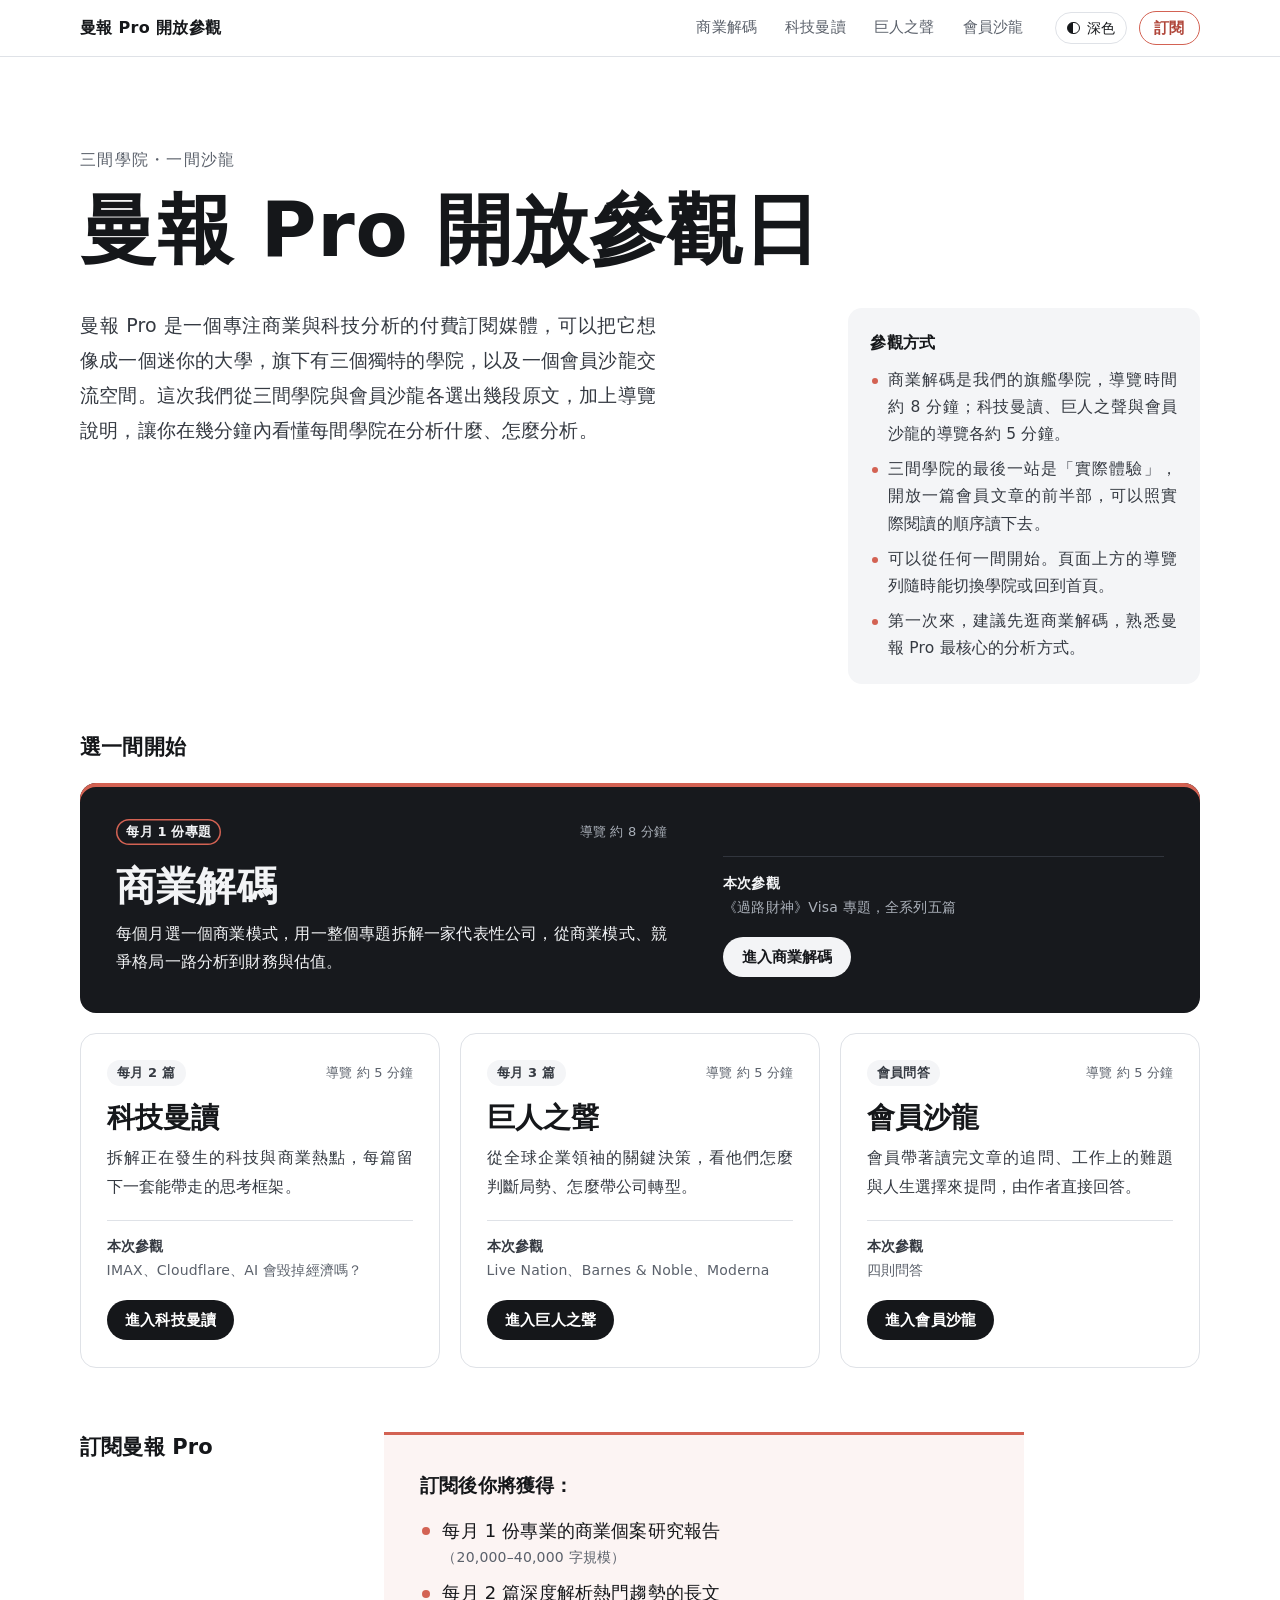
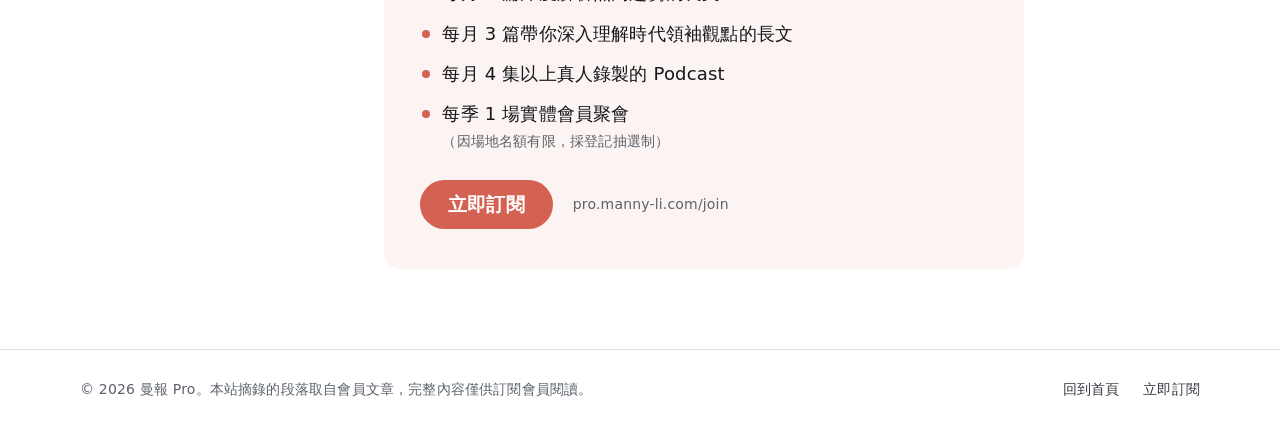
==== commit 1eecb09e: "Add files via upload" ====
--- a/index.html
+++ b/index.html
@@ -30,7 +30,7 @@
 </div>
 </header>
 <main id="main">
-<div class="wrap"><section class="hero" aria-labelledby="hero-title"><p class="hero-kicker">三間學院・一間沙龍</p><h1 class="hero-title" id="hero-title">曼報 Pro 開放參觀日</h1><div class="hero-grid"><p class="hero-lede">曼報 Pro 是一個專注商業與科技分析的付費訂閱媒體，可以把它想像成一個迷你的大學，旗下有三個獨特的學院，以及一個會員沙龍交流空間。這次我們從三間學院與會員沙龍各選出幾段原文，加上導覽說明，讓你在幾分鐘內看懂每間學院在分析什麼、怎麼分析。</p><section class="howto" aria-labelledby="howto-title"><h2 class="howto-title" id="howto-title">參觀方式</h2><ul><li>商業解碼是我們的旗艦學院，導覽時間約 8 分鐘；科技曼讀、巨人之聲與會員沙龍的導覽各約 5 分鐘。</li><li>可以從任何一間開始。頁面上方的導覽列隨時能切換學院或回到首頁。</li><li>第一次來，建議先逛商業解碼，熟悉曼報 Pro 最核心的分析方式。</li></ul></section></div></section><section class="directory" aria-labelledby="sec-1"><h2 class="section-title" id="sec-1">選一間開始</h2><div class="cards"><a class="card card-flagship" href="decode.html"><div class="card-main"><p class="card-top"><span class="chip">每月 1 份專題</span><span class="card-time">導覽 約 8 分鐘</span></p><h3 class="card-name">商業解碼</h3><p class="card-desc">每個月選一個商業模式，用一整個專題拆解一家代表性公司，從商業模式、競爭格局一路分析到財務與估值。</p></div><div class="card-side"><p class="card-visit"><span class="k">本次參觀</span>《過路財神》Visa 專題，全系列五篇</p><span class="card-btn">進入商業解碼</span></div></a><a class="card" href="tech.html"><div class="card-main"><p class="card-top"><span class="chip">每月 2 篇</span><span class="card-time">導覽 約 5 分鐘</span></p><h3 class="card-name">科技曼讀</h3><p class="card-desc">拆解正在發生的科技與商業熱點，每篇留下一套能帶走的思考框架。</p></div><div class="card-side"><p class="card-visit"><span class="k">本次參觀</span>IMAX、Cloudflare、AI 會毀掉經濟嗎？</p><span class="card-btn">進入科技曼讀</span></div></a><a class="card" href="giants.html"><div class="card-main"><p class="card-top"><span class="chip">每月 3 篇</span><span class="card-time">導覽 約 5 分鐘</span></p><h3 class="card-name">巨人之聲</h3><p class="card-desc">從全球企業領袖的關鍵決策，看他們怎麼判斷局勢、怎麼帶公司轉型。</p></div><div class="card-side"><p class="card-visit"><span class="k">本次參觀</span>Live Nation、Barnes &amp; Noble、Moderna</p><span class="card-btn">進入巨人之聲</span></div></a><a class="card" href="salon.html"><div class="card-main"><p class="card-top"><span class="chip">會員問答</span><span class="card-time">導覽 約 5 分鐘</span></p><h3 class="card-name">會員沙龍</h3><p class="card-desc">會員帶著讀完文章的追問、工作上的難題與人生選擇來提問，由作者直接回答。</p></div><div class="card-side"><p class="card-visit"><span class="k">本次參觀</span>四則問答</p><span class="card-btn">進入會員沙龍</span></div></a></div></section><section class="home-sub" aria-labelledby="sec-2"><div class="sub-grid"><h2 class="section-title" id="sec-2">訂閱曼報 Pro</h2><div><section class="cta" aria-label="訂閱方案"><h3 class="cta-title">訂閱後你將獲得：</h3><ul class="cta-list"><li><span class="cta-main">每月 1 份專業的商業個案研究報告</span><span class="cta-note">（20,000–⁠40,000 字規模）</span></li><li><span class="cta-main">每月 2 篇深度解析熱門趨勢的長文</span></li><li><span class="cta-main">每月 3 篇帶你深入理解時代領袖觀點的長文</span></li><li><span class="cta-main">每月 4 集以上真人錄製的 Pod­cast</span></li><li><span class="cta-main">每季 1 場實體會員聚會</span><span class="cta-note">（因場地名額有限，採登記抽選制）</span></li></ul><div class="cta-action"><a class="btn-primary" href="https://pro.manny-li.com/join">立即訂閱</a><a class="cta-url" href="https://pro.manny-li.com/join">pro.manny-li.com/join</a></div></section></div></div></section></div>
+<div class="wrap"><section class="hero" aria-labelledby="hero-title"><p class="hero-kicker">三間學院・一間沙龍</p><h1 class="hero-title" id="hero-title">曼報 Pro 開放參觀日</h1><div class="hero-grid"><p class="hero-lede">曼報 Pro 是一個專注商業與科技分析的付費訂閱媒體，可以把它想像成一個迷你的大學，旗下有三個獨特的學院，以及一個會員沙龍交流空間。這次我們從三間學院與會員沙龍各選出幾段原文，加上導覽說明，讓你在幾分鐘內看懂每間學院在分析什麼、怎麼分析。</p><section class="howto" aria-labelledby="howto-title"><h2 class="howto-title" id="howto-title">參觀方式</h2><ul><li>商業解碼是我們的旗艦學院，導覽時間約 8 分鐘；科技曼讀、巨人之聲與會員沙龍的導覽各約 5 分鐘。</li><li>三間學院的最後一站是「實際體驗」，開放一篇會員文章的前半部，可以照實際閱讀的順序讀下去。</li><li>可以從任何一間開始。頁面上方的導覽列隨時能切換學院或回到首頁。</li><li>第一次來，建議先逛商業解碼，熟悉曼報 Pro 最核心的分析方式。</li></ul></section></div></section><section class="directory" aria-labelledby="sec-1"><h2 class="section-title" id="sec-1">選一間開始</h2><div class="cards"><a class="card card-flagship" href="decode.html"><div class="card-main"><p class="card-top"><span class="chip">每月 1 份專題</span><span class="card-time">導覽 約 8 分鐘</span></p><h3 class="card-name">商業解碼</h3><p class="card-desc">每個月選一個商業模式，用一整個專題拆解一家代表性公司，從商業模式、競爭格局一路分析到財務與估值。</p></div><div class="card-side"><p class="card-visit"><span class="k">本次參觀</span>《過路財神》Visa 專題，全系列五篇</p><span class="card-btn">進入商業解碼</span></div></a><a class="card" href="tech.html"><div class="card-main"><p class="card-top"><span class="chip">每月 2 篇</span><span class="card-time">導覽 約 5 分鐘</span></p><h3 class="card-name">科技曼讀</h3><p class="card-desc">拆解正在發生的科技與商業熱點，每篇留下一套能帶走的思考框架。</p></div><div class="card-side"><p class="card-visit"><span class="k">本次參觀</span>IMAX、Cloudflare、AI 會毀掉經濟嗎？</p><span class="card-btn">進入科技曼讀</span></div></a><a class="card" href="giants.html"><div class="card-main"><p class="card-top"><span class="chip">每月 3 篇</span><span class="card-time">導覽 約 5 分鐘</span></p><h3 class="card-name">巨人之聲</h3><p class="card-desc">從全球企業領袖的關鍵決策，看他們怎麼判斷局勢、怎麼帶公司轉型。</p></div><div class="card-side"><p class="card-visit"><span class="k">本次參觀</span>Live Nation、Barnes &amp; Noble、Moderna</p><span class="card-btn">進入巨人之聲</span></div></a><a class="card" href="salon.html"><div class="card-main"><p class="card-top"><span class="chip">會員問答</span><span class="card-time">導覽 約 5 分鐘</span></p><h3 class="card-name">會員沙龍</h3><p class="card-desc">會員帶著讀完文章的追問、工作上的難題與人生選擇來提問，由作者直接回答。</p></div><div class="card-side"><p class="card-visit"><span class="k">本次參觀</span>四則問答</p><span class="card-btn">進入會員沙龍</span></div></a></div></section><section class="home-sub" aria-labelledby="sec-2"><div class="sub-grid"><h2 class="section-title" id="sec-2">訂閱曼報 Pro</h2><div><section class="cta" aria-label="訂閱方案"><h3 class="cta-title">訂閱後你將獲得：</h3><ul class="cta-list"><li><span class="cta-main">每月 1 份專業的商業個案研究報告</span><span class="cta-note">（20,000–⁠40,000 字規模）</span></li><li><span class="cta-main">每月 2 篇深度解析熱門趨勢的長文</span></li><li><span class="cta-main">每月 3 篇帶你深入理解時代領袖觀點的長文</span></li><li><span class="cta-main">每月 4 集以上真人錄製的 Pod­cast</span></li><li><span class="cta-main">每季 1 場實體會員聚會</span><span class="cta-note">（因場地名額有限，採登記抽選制）</span></li></ul><div class="cta-action"><a class="btn-primary" href="https://pro.manny-li.com/join">立即訂閱</a><a class="cta-url" href="https://pro.manny-li.com/join">pro.manny-li.com/join</a></div></section></div></div></section></div>
 </main>
 <footer class="site-footer">
 <div class="footer-inner">
--- a/assets/style.css
+++ b/assets/style.css
@@ -696,7 +696,7 @@
   background: var(--bg);
   border: 2px solid var(--brand);
 }
-.stop:last-of-type .stop-label::before { background: var(--brand); }
+.stop.is-final .stop-label::before { background: var(--brand); }
 
 .stop-title {
   display: block;
@@ -708,7 +708,7 @@
 
 @media (min-width: 45rem) {
   .stop { padding-left: 2.5rem; }
-  .stop::before {
+  .stop.has-next::before {
     content: "";
     position: absolute;
     left: 0.3125rem;
@@ -717,14 +717,13 @@
     width: 2px;
     background: var(--rail);
   }
-  .stop:last-of-type::before { display: none; }
   .stop-label { padding-left: 0; }
   .stop-label::before { left: -2.5rem; }
 }
 
 @media (min-width: 64rem) {
   .stop { padding-left: 0; }
-  .stop::before { left: -3.1875rem; }
+  .stop.has-next::before { left: -3.1875rem; }
   .stop-label::before { left: -3.5rem; }
 }
 
@@ -738,7 +737,7 @@
     top: 0;
     bottom: 0;
     left: calc(100% + 3.5rem);
-    width: 13.5rem;
+    width: 15rem;
   }
   .toc-inner {
     position: sticky;
@@ -1253,6 +1252,245 @@
   .ask { padding-left: 1rem; padding-right: 1rem; }
 }
 
+/* ---------- 實際體驗：試讀文章 ---------- */
+
+.trial-divider {
+  display: flex;
+  align-items: center;
+  gap: 0.6rem;
+  margin-top: 4.5rem;
+}
+.trial-divider::before,
+.trial-divider::after {
+  content: "";
+  flex: 1;
+  height: 1px;
+  background: var(--rule);
+}
+.trial-divider span {
+  width: 0.375rem;
+  height: 0.375rem;
+  border-radius: 50%;
+  background: var(--brand);
+}
+
+.stop.stop-trial { padding: 3rem 0 0; }
+
+.trial-head {
+  position: relative;
+  padding: 1.6rem 1.4rem 1.6rem;
+  background: var(--feature-bg);
+  color: var(--feature-ink);
+  border-radius: 16px;
+}
+.trial-head .stop-head { margin-bottom: 0; }
+.stop-trial .stop-label {
+  padding-left: 1.25rem;
+  color: var(--feature-muted);
+}
+.stop-trial .stop-label::before {
+  left: 0;
+  background: var(--brand);
+  border-color: var(--brand);
+}
+.trial-kicker {
+  display: block;
+  margin-top: 1rem;
+  font-size: 0.875rem;
+  font-weight: 700;
+  color: var(--feature-muted);
+}
+.stop-trial .stop-title {
+  margin-top: 0.35rem;
+  font-size: clamp(1.5rem, 4.5vw + 0.4rem, 2.125rem);
+  line-height: 1.35;
+  color: var(--feature-ink);
+}
+.stop-trial .stop-label + .stop-title { margin-top: 1rem; }
+.trial-sub {
+  margin-top: 0.4rem;
+  font-size: 1rem;
+  font-weight: 700;
+  color: var(--feature-muted);
+  text-align: left;
+}
+.trial-facts {
+  display: flex;
+  flex-wrap: wrap;
+  align-items: center;
+  gap: 0.4rem 1rem;
+  margin-top: 1.1rem;
+  font-size: 0.8125rem;
+  line-height: 1.6;
+  color: var(--feature-muted);
+  text-align: left;
+}
+.trial-facts .chip {
+  background: transparent;
+  color: var(--feature-ink);
+  box-shadow: inset 0 0 0 1.5px var(--brand);
+}
+.trial-intro {
+  margin-top: 1.25rem;
+  padding-top: 1.1rem;
+  border-top: 1px solid var(--feature-rule);
+  font-size: 0.96875rem;
+  line-height: 1.8;
+  color: var(--feature-ink);
+}
+
+.trial-article {
+  margin-top: 2.25rem;
+  line-height: 1.95;
+}
+.trial-article > * + * { margin-top: 1.2em; }
+.trial-article h3 {
+  margin-top: 2.4em;
+  font-size: 1.3125rem;
+  line-height: 1.5;
+  font-weight: 700;
+}
+.trial-article > h3:first-child { margin-top: 0; }
+.trial-article h4 {
+  margin-top: 2em;
+  font-size: 1.0625rem;
+  line-height: 1.6;
+  font-weight: 700;
+}
+.trial-article h3 + *,
+.trial-article h4 + * { margin-top: 0.75em; }
+.trial-article ul > li {
+  position: relative;
+  padding-left: 1.25rem;
+}
+.trial-article ul > li + li { margin-top: 0.5rem; }
+.trial-article ul > li::before {
+  content: "";
+  position: absolute;
+  left: 0.15rem;
+  top: 0.85em;
+  width: 0.375rem;
+  height: 0.375rem;
+  border-radius: 50%;
+  background: var(--muted);
+}
+
+/* 付費段落：免費段落結束後直接接模糊文字，再接解鎖卡 */
+.paywall { margin-top: 1.2em; }
+
+.paywall-blur {
+  max-height: 10.5em;
+  overflow: hidden;
+  line-height: 1.95;
+  filter: blur(5px);
+  -webkit-user-select: none;
+  user-select: none;
+  pointer-events: none;
+  -webkit-mask-image: linear-gradient(to bottom, #000 0%, #000 45%, transparent 100%);
+  mask-image: linear-gradient(to bottom, #000 0%, #000 45%, transparent 100%);
+}
+.paywall-blur p + p { margin-top: 1.2em; }
+.paywall-blur .blur-h { font-size: 1.3125rem; font-weight: 700; }
+
+.unlock {
+  position: relative;
+  margin-top: -1.5rem;
+  padding: 1.9rem 1.4rem 2rem;
+  background: var(--bg);
+  border: 1px solid var(--rule);
+  border-top: 3px solid var(--brand);
+  border-radius: 0 0 16px 16px;
+  text-align: center;
+}
+.unlock .unlock-title {
+  display: flex;
+  justify-content: center;
+  align-items: center;
+  gap: 0.6rem;
+  font-size: 1.25rem;
+  line-height: 1.5;
+  font-weight: 700;
+  text-align: center;
+}
+
+.lock {
+  position: relative;
+  flex: none;
+  width: 0.85rem;
+  height: 0.68rem;
+  margin-top: 0.42rem;
+  border-radius: 2px;
+  background: var(--ink);
+}
+.lock::before {
+  content: "";
+  position: absolute;
+  left: 50%;
+  bottom: 100%;
+  width: 0.56rem;
+  height: 0.44rem;
+  margin-left: -0.28rem;
+  border: 2px solid var(--ink);
+  border-bottom: 0;
+  border-radius: 0.3rem 0.3rem 0 0;
+  box-sizing: border-box;
+}
+
+.unlock .unlock-desc {
+  margin-top: 0.6rem;
+  color: var(--ink-2);
+  text-align: center;
+}
+.unlock-list { margin-top: 0.6rem; }
+.unlock .unlock-list li {
+  position: relative;
+  width: fit-content;
+  max-width: 100%;
+  margin: 0 auto;
+  padding-left: 1.4rem;
+  font-weight: 700;
+  line-height: 1.7;
+  text-align: left;
+}
+.unlock .unlock-list li + li { margin-top: 0.45rem; }
+.unlock-list li::before {
+  content: "";
+  position: absolute;
+  left: 0.1rem;
+  top: 0.62em;
+  width: 0.5rem;
+  height: 0.5rem;
+  border-radius: 2px;
+  background: var(--brand);
+}
+.unlock .btn-primary { margin-top: 1.5rem; }
+
+@media (min-width: 45rem) {
+  .stop.stop-trial { padding-left: 0; }
+  .stop-trial .stop-label { padding-left: 1.25rem; }
+  .stop-trial .stop-label::before { left: 0; }
+  .trial-head { padding: 2rem 2.25rem 2rem; }
+  .trial-article,
+  .paywall-blur { font-size: 1.125rem; }
+  .unlock { padding: 2rem 2.25rem 2.25rem; }
+}
+
+@media (max-width: 44.99rem) {
+  .trial-head,
+  .unlock {
+    margin-left: calc(-1 * var(--gutter));
+    margin-right: calc(-1 * var(--gutter));
+    border-radius: 0;
+  }
+  .trial-head { padding-left: var(--gutter); padding-right: var(--gutter); }
+  .unlock {
+    border-left: 0;
+    border-right: 0;
+    padding-left: var(--gutter);
+    padding-right: var(--gutter);
+  }
+}
+
 @media print {
   .site-header, .theme-toggle, .next, .cta-action, .toc { display: none; }
 }
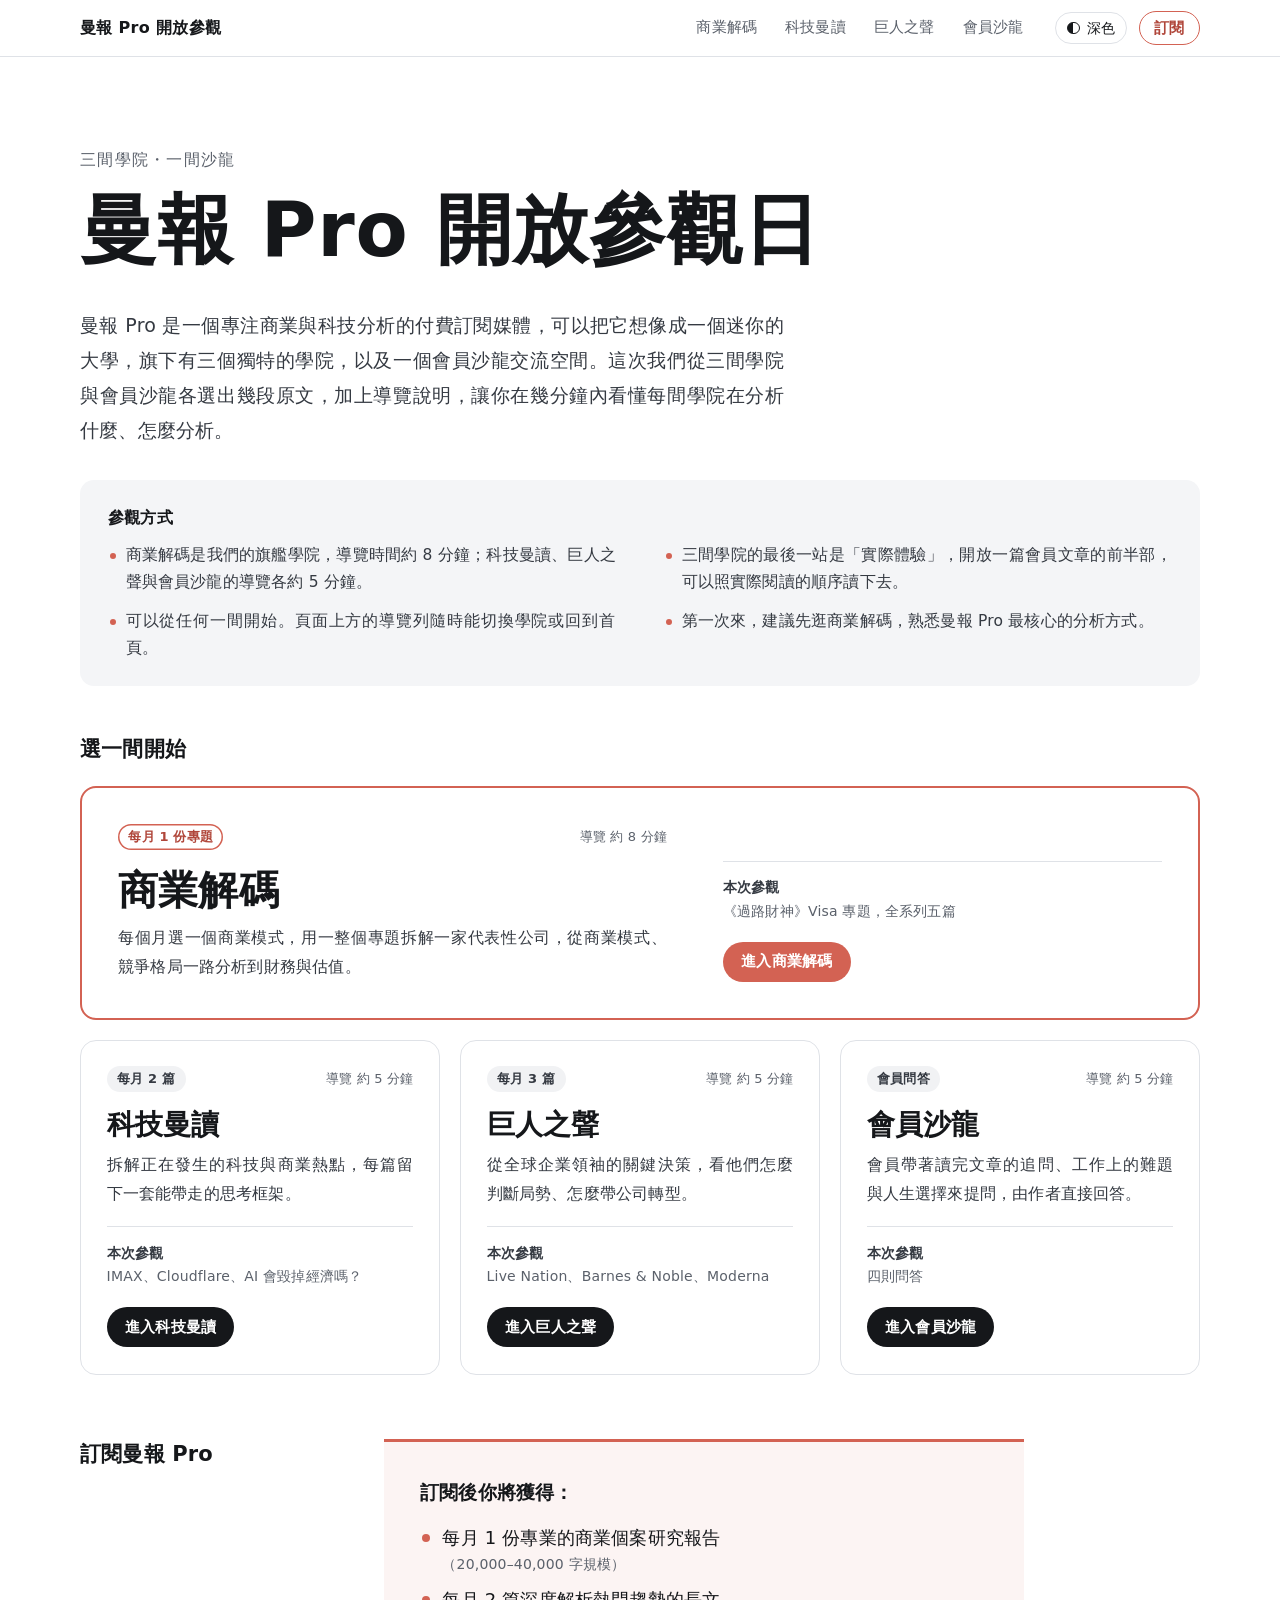
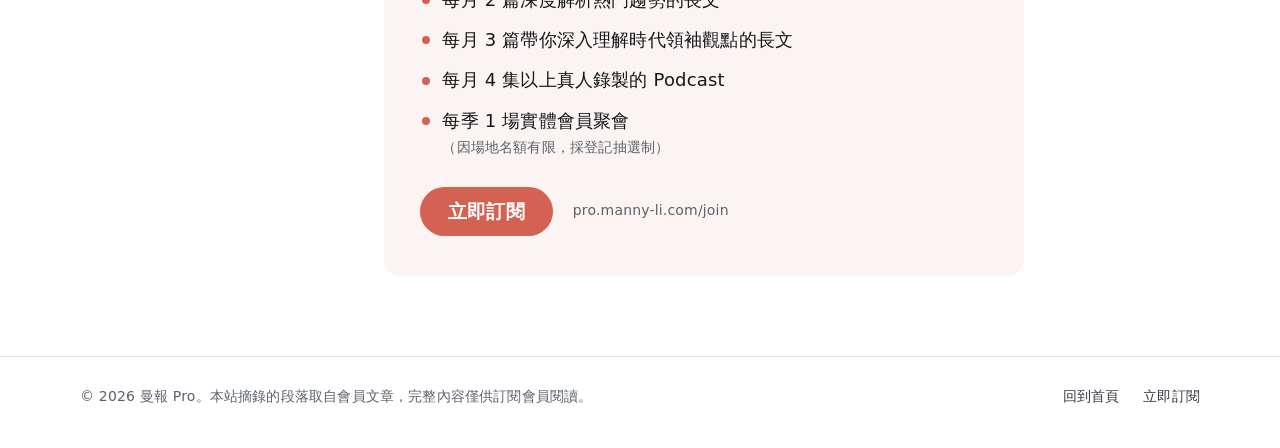
==== commit dbe02492: "Add files via upload" ====
--- a/index.html
+++ b/index.html
@@ -16,8 +16,10 @@
 <link rel="stylesheet" href="assets/style.css">
 <script>(function(){var d=document.documentElement,t=null;try{t=localStorage.getItem('mp-theme')}catch(e){}if(t==='dark'||t==='light')d.setAttribute('data-theme',t);var k=t?t==='dark':(window.matchMedia&&matchMedia('(prefers-color-scheme: dark)').matches);var m=document.querySelector('meta[name="theme-color"]');if(m)m.setAttribute('content',k?'#14161a':'#ffffff');})();</script>
 <script src="assets/site.js" defer></script>
+<script>!function(f,b,e,v,n,t,s){if(f.fbq)return;n=f.fbq=function(){n.callMethod?n.callMethod.apply(n,arguments):n.queue.push(arguments)};if(!f._fbq)f._fbq=n;n.push=n;n.loaded=!0;n.version='2.0';n.queue=[];t=b.createElement(e);t.async=!0;t.src=v;s=b.getElementsByTagName(e)[0];s.parentNode.insertBefore(t,s)}(window,document,'script','https://connect.facebook.net/en_US/fbevents.js');fbq('init','1093391576424107');fbq('track','PageView');</script>
 </head>
-<body>
+<body data-page="index">
+<noscript><img height="1" width="1" style="display:none" alt="" src="https://www.facebook.com/tr?id=1093391576424107&amp;ev=PageView&amp;noscript=1"></noscript>
 <a class="skip-link" href="#main">跳到主要內容</a>
 <header class="site-header">
 <div class="header-inner">
--- a/assets/style.css
+++ b/assets/style.css
@@ -367,11 +367,17 @@
 @media (min-width: 60rem) {
   .hero { padding-top: 5.5rem; }
   .hero-grid {
-    grid-template-columns: minmax(0, 1fr) 22rem;
-    gap: 4rem;
-    align-items: start;
+    gap: 2rem;
     margin-top: 2.25rem;
   }
+  .hero-lede { max-width: 44rem; }
+  .howto { padding: 1.4rem 1.75rem 1.5rem; }
+  .howto ul {
+    display: grid;
+    grid-template-columns: 1fr 1fr;
+    gap: 0.75rem 3rem;
+  }
+  .howto li + li { margin-top: 0; }
 }
 
 /* ---------- 首頁：學院卡片 ---------- */
@@ -384,6 +390,14 @@
 }
 
 .card {
+  /* 卡片內一律使用淺色配色 */
+  --bg: #ffffff;
+  --surface: #f1f2f4;
+  --ink: #15171a;
+  --ink-2: #353a42;
+  --muted: #5b616b;
+  --rule: #dfe2e7;
+  --brand-text: #b0463a;
   display: flex;
   flex-direction: column;
   padding: 1.4rem 1.4rem 1.5rem;
@@ -391,9 +405,16 @@
   border: 1px solid var(--rule);
   border-radius: 16px;
   text-decoration: none;
-  color: inherit;
+  color: var(--ink);
 }
 .card:hover { border-color: var(--ink); }
+
+@media (prefers-color-scheme: dark) {
+  :root:not([data-theme="light"]) .card { border-color: transparent; }
+  :root:not([data-theme="light"]) .card:hover { box-shadow: 0 0 0 2px #9aa1ab; }
+}
+:root[data-theme="dark"] .card { border-color: transparent; }
+:root[data-theme="dark"] .card:hover { box-shadow: 0 0 0 2px #9aa1ab; }
 
 .card-top {
   display: flex;
@@ -459,28 +480,19 @@
   color: var(--bg);
 }
 
-.card-flagship {
-  background: var(--feature-bg);
-  color: var(--feature-ink);
-  border: 0;
-  box-shadow: inset 0 4px 0 var(--brand);
-  padding-top: 1.75rem;
-}
-.card-flagship:hover { box-shadow: inset 0 4px 0 var(--brand), 0 0 0 2px var(--brand); }
+/* :root 提高優先順序，深色模式下也保留品牌色外框 */
+:root .card.card-flagship { border: 2px solid var(--brand); }
+:root .card.card-flagship:hover { border-color: var(--brand); box-shadow: 0 0 0 1px var(--brand); }
+.card-flagship { padding-top: 1.75rem; }
 .card-flagship .chip {
   background: transparent;
-  color: var(--feature-ink);
+  color: var(--brand-text);
   box-shadow: inset 0 0 0 1.5px var(--brand);
 }
-.card-flagship .card-top,
-.card-flagship .card-visit { color: var(--feature-muted); }
-.card-flagship .card-desc,
-.card-flagship .card-visit .k { color: var(--feature-ink); }
-.card-flagship .card-visit { border-top-color: var(--feature-rule); }
 .card-flagship .card-name { font-size: clamp(2rem, 6vw, 2.5rem); }
 .card-flagship .card-btn {
-  background: var(--feature-ink);
-  color: var(--feature-bg);
+  background: var(--brand);
+  color: #ffffff;
 }
 
 @media (min-width: 48rem) {
@@ -913,15 +925,12 @@
 
 .takeaways {
   margin: 1.5rem 0 2rem;
-  padding: 0.5rem 1.25rem;
-  background: var(--feature-bg);
-  color: var(--feature-ink);
-  border-radius: 16px;
+  border-top: 2px solid var(--ink);
 }
 .takeaways li {
   position: relative;
-  padding: 1.1rem 0 1.15rem 2.6rem;
-  border-top: 1px solid var(--feature-rule);
+  padding: 1rem 0 1.05rem 2.4rem;
+  border-top: 1px solid var(--rule);
   counter-increment: takeaway;
 }
 .takeaways li:first-child { border-top: 0; }
@@ -930,11 +939,11 @@
   content: counter(takeaway);
   position: absolute;
   left: 0;
-  top: 1.05rem;
-  font-size: 1.75rem;
+  top: 0.95rem;
+  font-size: 1.5rem;
   line-height: 1;
   font-weight: 700;
-  color: var(--brand);
+  color: var(--brand-text);
   font-variant-numeric: tabular-nums;
 }
 .takeaway-q {
@@ -947,13 +956,12 @@
   margin-top: 0.3rem;
   font-size: 0.8125rem;
   font-weight: 700;
-  color: var(--feature-muted);
+  color: var(--muted);
   text-align: left;
 }
 
 @media (min-width: 45rem) {
-  .takeaways { padding: 0.75rem 2rem; }
-  .takeaways li { padding-left: 3rem; }
+  .takeaways li { padding-left: 2.75rem; }
 }
 
 /* ---------- 數字拆解 ---------- */
@@ -1235,7 +1243,6 @@
 /* 手機：摘錄、帶走問題與訂閱區塊延伸到螢幕兩側，讓內文有更寬的行長 */
 @media (max-width: 44.99rem) {
   .excerpt:not(.is-pull),
-  .takeaways,
   .cta {
     margin-left: calc(-1 * var(--gutter));
     margin-right: calc(-1 * var(--gutter));
@@ -1245,7 +1252,6 @@
     padding-left: calc(var(--gutter) - 3px);
     padding-right: var(--gutter);
   }
-  .takeaways { padding-left: var(--gutter); padding-right: var(--gutter); }
   .cta { padding-left: var(--gutter); padding-right: var(--gutter); }
   .sub-grid .cta { margin-left: calc(-1 * var(--gutter)); margin-right: calc(-1 * var(--gutter)); }
   .question,
@@ -1279,39 +1285,39 @@
 .trial-head {
   position: relative;
   padding: 1.6rem 1.4rem 1.6rem;
-  background: var(--feature-bg);
-  color: var(--feature-ink);
+  background: var(--brand);
+  color: #ffffff;
   border-radius: 16px;
 }
 .trial-head .stop-head { margin-bottom: 0; }
 .stop-trial .stop-label {
   padding-left: 1.25rem;
-  color: var(--feature-muted);
-}
-.stop-trial .stop-label::before {
+  color: rgba(255, 255, 255, 0.9);
+}
+.stop.stop-trial .stop-label::before {
   left: 0;
-  background: var(--brand);
-  border-color: var(--brand);
+  background: #ffffff;
+  border-color: #ffffff;
 }
 .trial-kicker {
   display: block;
   margin-top: 1rem;
   font-size: 0.875rem;
   font-weight: 700;
-  color: var(--feature-muted);
+  color: rgba(255, 255, 255, 0.92);
 }
 .stop-trial .stop-title {
   margin-top: 0.35rem;
   font-size: clamp(1.5rem, 4.5vw + 0.4rem, 2.125rem);
   line-height: 1.35;
-  color: var(--feature-ink);
+  color: #ffffff;
 }
 .stop-trial .stop-label + .stop-title { margin-top: 1rem; }
 .trial-sub {
   margin-top: 0.4rem;
   font-size: 1rem;
   font-weight: 700;
-  color: var(--feature-muted);
+  color: rgba(255, 255, 255, 0.92);
   text-align: left;
 }
 .trial-facts {
@@ -1320,23 +1326,25 @@
   align-items: center;
   gap: 0.4rem 1rem;
   margin-top: 1.1rem;
-  font-size: 0.8125rem;
+  font-size: 0.875rem;
+  font-weight: 500;
   line-height: 1.6;
-  color: var(--feature-muted);
+  color: rgba(255, 255, 255, 0.95);
   text-align: left;
 }
 .trial-facts .chip {
   background: transparent;
-  color: var(--feature-ink);
-  box-shadow: inset 0 0 0 1.5px var(--brand);
+  color: #ffffff;
+  box-shadow: inset 0 0 0 1.5px rgba(255, 255, 255, 0.85);
 }
 .trial-intro {
   margin-top: 1.25rem;
   padding-top: 1.1rem;
-  border-top: 1px solid var(--feature-rule);
-  font-size: 0.96875rem;
+  border-top: 1px solid rgba(255, 255, 255, 0.35);
+  font-size: 1rem;
+  font-weight: 500;
   line-height: 1.8;
-  color: var(--feature-ink);
+  color: #ffffff;
 }
 
 .trial-article {
